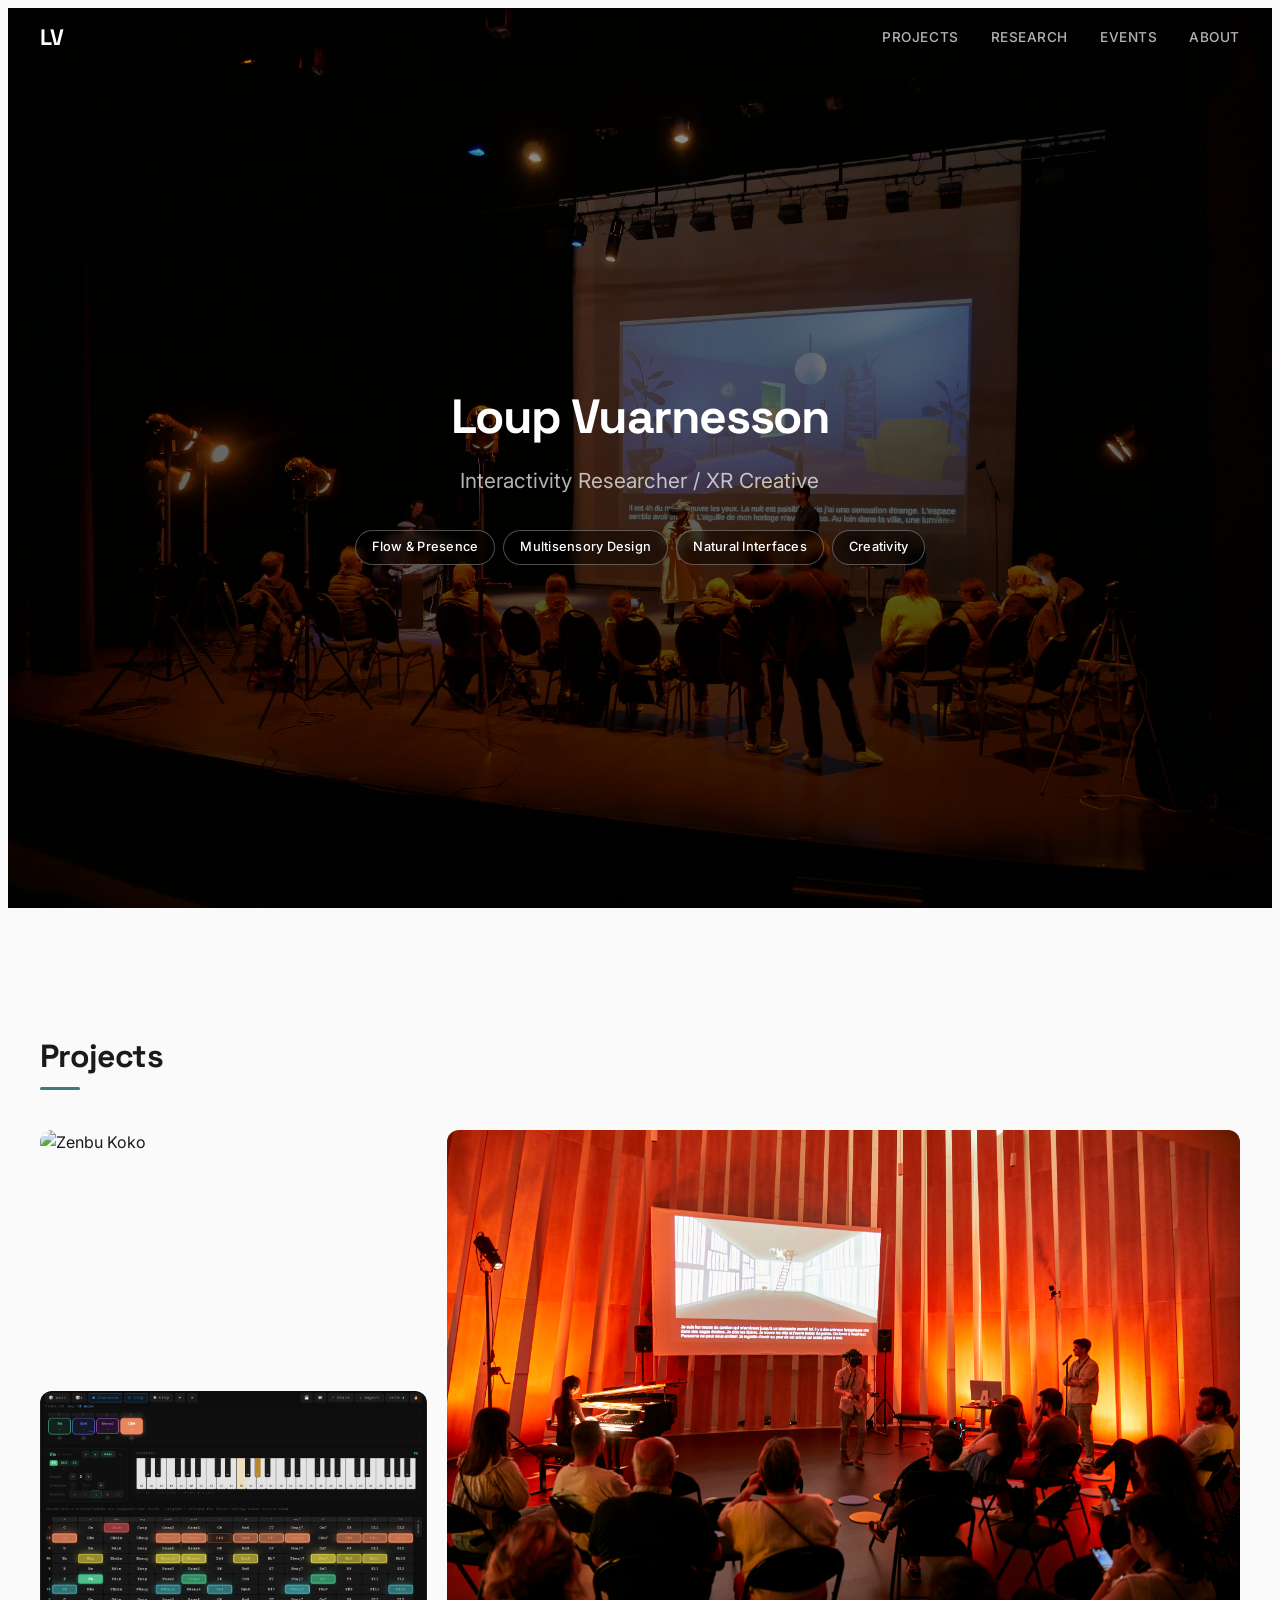
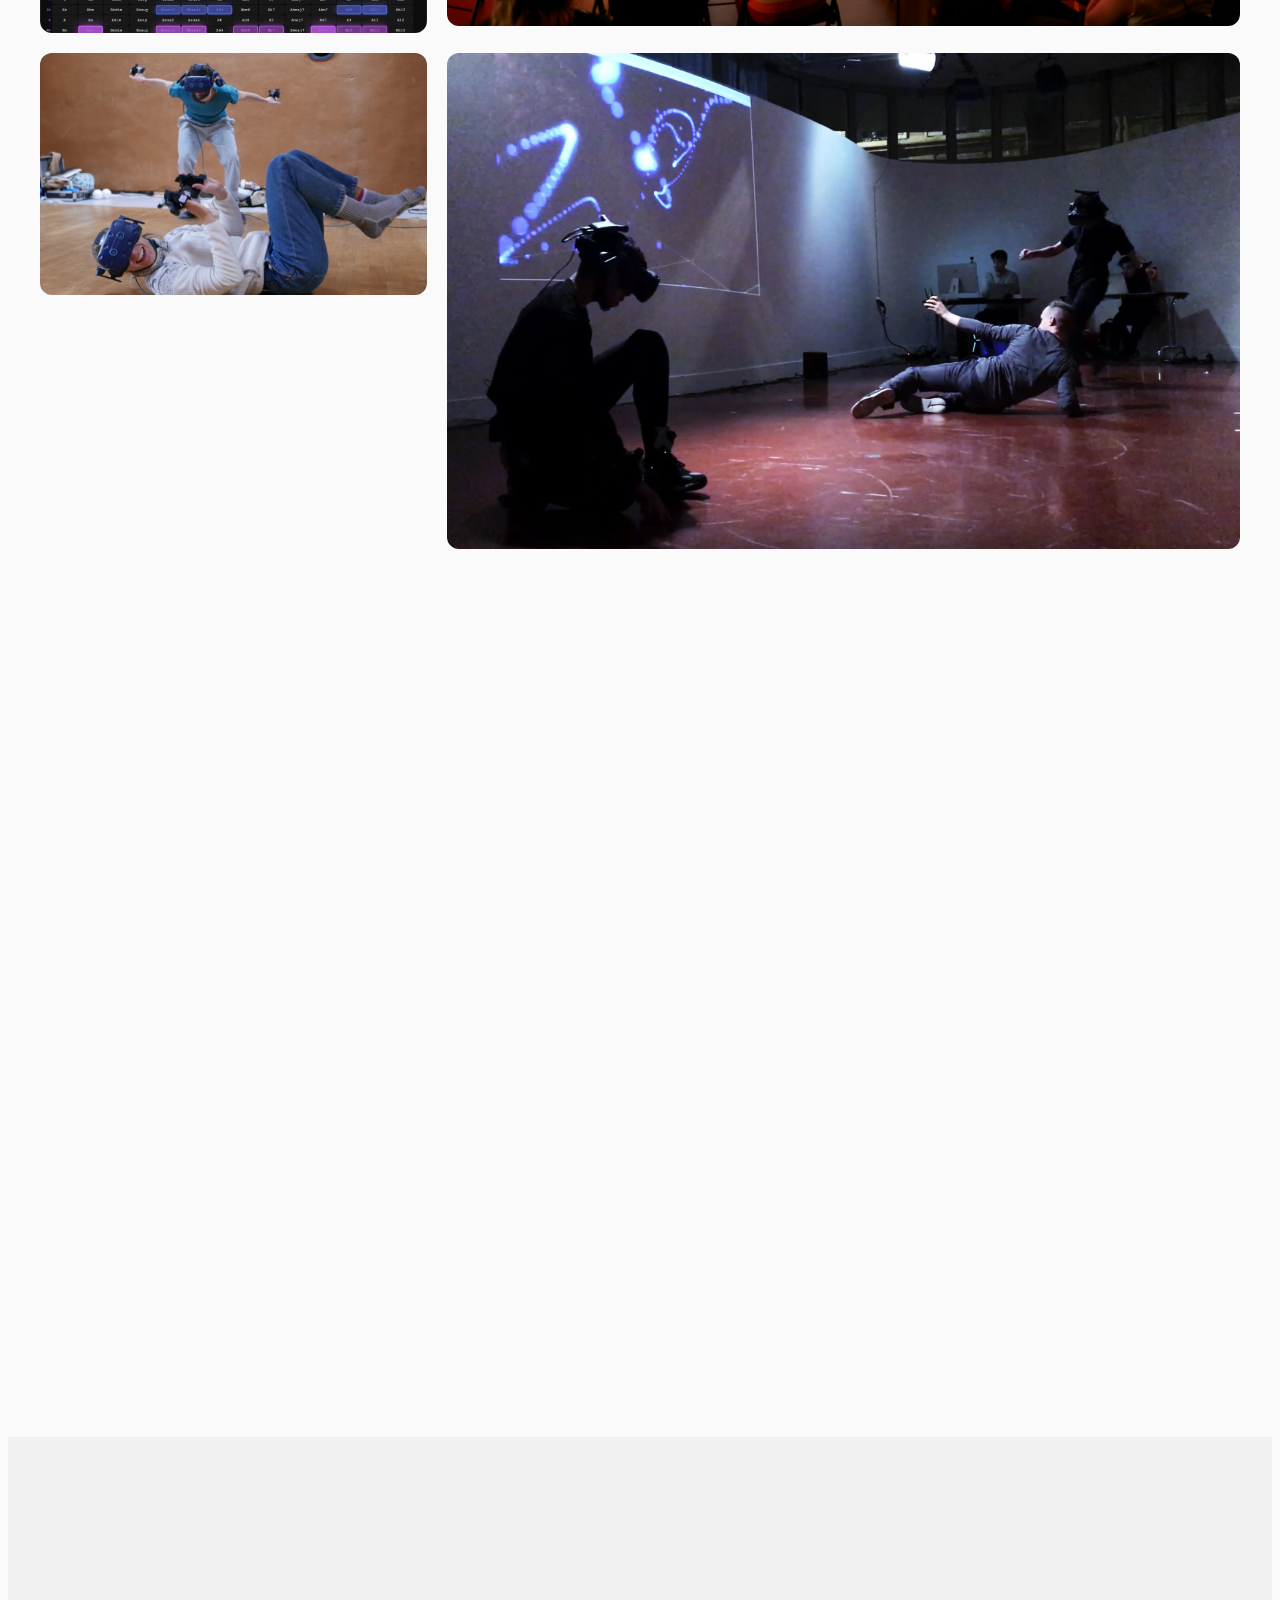
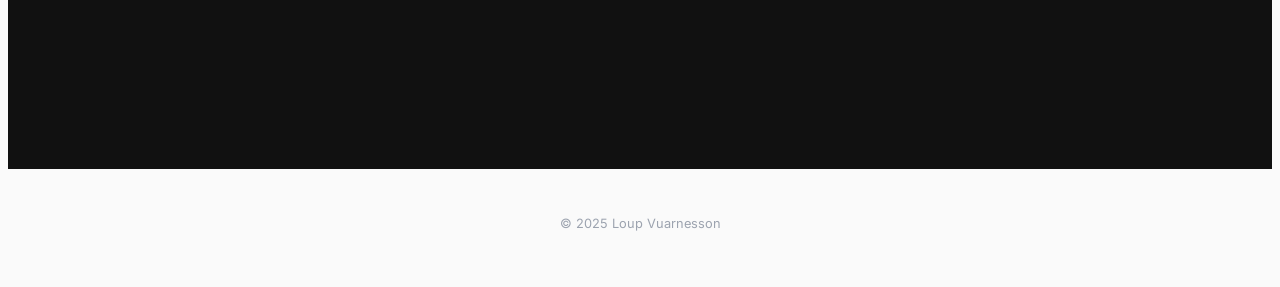
==== index.html @ d354c0c5 "Merge pull request #5 from Loupv/claude/amazing-yonath Add English biography to About section" ====
<!DOCTYPE html>
<html lang="en">
<head>
    <meta charset="utf-8" />
    <meta name="viewport" content="width=device-width, initial-scale=1" />
    <meta name="description" content="Loup Vuarnesson — Interactivity Researcher & XR Creative" />
    <title>Loup Vuarnesson — Interactivity Researcher & XR Creative</title>
    <link rel="icon" type="image/x-icon" href="assets/img/favicon.ico" />
    <script src="https://use.fontawesome.com/releases/v6.1.0/js/all.js" crossorigin="anonymous"></script>
    <link href="https://fonts.googleapis.com/css2?family=Inter:wght@400;500;600;700&family=Space+Grotesk:wght@400;500;600;700;800&display=swap" rel="stylesheet" />
    <link href="css/custom.css" rel="stylesheet" />
    <!-- Google Analytics -->
    <script async src="https://www.googletagmanager.com/gtag/js?id=G-DC36VMYJRH"></script>
    <script>
        window.dataLayer = window.dataLayer || [];
        function gtag(){dataLayer.push(arguments);}
        gtag('js', new Date());
        gtag('config', 'G-DC36VMYJRH');
    </script>
</head>
<body>

    <!-- Nav -->
    <nav id="topNav">
        <div class="nav-inner">
            <a href="#" class="nav-logo">LV</a>
            <div class="nav-links">
                <a href="#projects">Projects</a>
                <a href="#academic">Research</a>
                <a href="#events">Events</a>
                <a href="#about">About</a>
            </div>
            <button class="nav-toggle" aria-label="Menu">
                <span></span><span></span><span></span>
            </button>
        </div>
    </nav>

    <!-- Hero -->
    <section id="hero">
        <div class="hero-bg" style="background-image: url('assets/img/tisseuse-hero.jpg')"></div>
        <div class="hero-overlay"></div>
        <div class="hero-content">
            <h1>Loup Vuarnesson</h1>
            <p class="hero-subtitle">Interactivity Researcher / XR Creative</p>
            <div class="hero-tags">
                <span>Flow & Presence</span>
                <span>Multisensory Design</span>
                <span>Natural Interfaces</span>
                <span>Creativity</span>
            </div>
        </div>
        <a href="#projects" class="scroll-indicator" aria-label="Scroll down">
            <i class="fas fa-chevron-down"></i>
        </a>
    </section>

    <!-- Projects -->
    <section id="projects">
        <div class="section-container">
            <h2 class="section-title fade-in">Projects</h2>
            <div class="project-grid">
                <a href="https://www.youtube.com/watch?v=HmEGX0_Dh9U" class="project-card fade-in">
                    <img src="assets/img/zk-siggraph3.jpg" alt="Zenbu Koko" />
                    <div class="card-overlay">
                        <h3>Zenbu Koko</h3>
                        <p>A XR meditation capsule, in collaboration with Kengo Kuma &amp; Associates</p>
                        <span class="card-year">2024</span>
                    </div>
                </a>
                <a href="https://hypnoscope.fr" class="project-card featured fade-in">
                    <img src="assets/img/tisseuse-rectovrso.jpg" alt="La Tisseuse d'Histoires" />
                    <div class="card-overlay">
                        <h3>La Tisseuse d'Histoires</h3>
                        <p>A multimodal improvisation performance, mixing VR, storytelling, puppeteering</p>
                        <span class="card-year">2022</span>
                    </div>
                </a>
                <a href="https://chords-explorer.me" class="project-card fade-in">
                    <img src="assets/img/chords-explorer.png" alt="Chords Explorer" />
                    <div class="card-overlay">
                        <h3>Chords Explorer</h3>
                        <p>Interactive web app for exploring musical chords across instruments</p>
                    </div>
                </a>
                <a href="https://spatialmedia.ensadlab.fr/articulations/" class="project-card fade-in">
                    <img src="assets/img/articulations-median.jpg" alt="Articulations - Median" />
                    <div class="card-overlay">
                        <h3>Articulations - Median</h3>
                        <p>Shared Diminished Reality installation where two participants control a single avatar</p>
                    </div>
                </a>
                <a href="https://spatialmedia.ensadlab.fr/articulations/" class="project-card featured fade-in" style="grid-column: 2 / span 2;">
                    <img src="assets/img/articulations.png" alt="Articulations" />
                    <div class="card-overlay">
                        <h3>Articulations</h3>
                        <p>Multi-user research project about co-creativity in diminished reality</p>
                    </div>
                </a>
                <a href="https://twitter.com/loupvuarnesson/status/1512476494366318593?s=20&t=ELNMoHxU3wuFQBTIudIBuQ" class="project-card fade-in">
                    <img src="assets/img/shadows.jpg" alt="Shadows & Seams" />
                    <div class="card-overlay">
                        <h3>Shadows & Seams</h3>
                        <p>Artistic residency in Museum of Naive Arts @ Laval</p>
                        <span class="card-year">RectoVRso 2022</span>
                    </div>
                </a>
                <a href="https://spatialmedia.ensadlab.fr/roswell/" class="project-card featured fade-in" style="grid-column: 1 / span 2;">
                    <img src="assets/img/roswell1.png" alt="Roswell" />
                    <div class="card-overlay">
                        <h3>Roswell : Autopsie d'une controverse</h3>
                        <p>An immersive VR installation based on photogrammetric reconstruction of spaces from film archives</p>
                    </div>
                </a>
                <a href="https://vimeo.com/717443614" class="project-card fade-in">
                    <img src="assets/img/dancingshadows.png" alt="Dancing Shadows" />
                    <div class="card-overlay">
                        <h3>Dancing Shadows</h3>
                        <p>An "augmented" shadow theater where a puppeteer and an immersant dialogue using silhouettes</p>
                    </div>
                </a>
                <div class="project-card fade-in">
                    <img src="assets/img/arena.jpg" alt="Arena by EMOTIC" />
                    <div class="card-overlay" style="opacity:1;">
                        <h3>Arena by EMOTIC</h3>
                        <p>A multisensory immersive room with 180° screen, 7.1 sound, haptic and olfactory feedbacks</p>
                    </div>
                </div>
                <a href="http://spatialmedia.ensadlab.fr/projet-pep-perception-espace-partage/" class="project-card fade-in">
                    <img src="assets/img/pep.jpg" alt="PEP" />
                    <div class="card-overlay">
                        <h3>PEP : Perception Espaces Partagés</h3>
                        <p>Study on perceptive processes during shared experiences in online digital spaces</p>
                        <span class="card-year">PSL / Collège de France</span>
                    </div>
                </a>
                <a href="http://pictofilmo.com/abyss-halle-realite-virtuelle/" class="project-card fade-in">
                    <img src="assets/img/abysshalle.png" alt="Abyss'halle" />
                    <div class="card-overlay">
                        <h3>Abyss'halle</h3>
                        <p>Photorealistic 3D reconstitution with a surprising underwater atmosphere</p>
                    </div>
                </a>
                <a href="https://selenian.bandcamp.com/" class="project-card fade-in">
                    <img src="assets/img/selenian.jpg" alt="Selenian" />
                    <div class="card-overlay">
                        <h3>Selenian</h3>
                        <p>Indie-pop / dreampop band from Valenciennes — guitar</p>
                        <span class="card-year">2012–2015</span>
                    </div>
                </a>
            </div>
        </div>
    </section>

    <!-- Academic -->
    <section id="academic">
        <div class="section-container">
            <h2 class="section-title fade-in">Research</h2>
            <div class="papers-list">
                <article class="paper fade-in">
                    <span class="paper-year">2025</span>
                    <div class="paper-content">
                        <a href="https://www.sciencedirect.com/science/article/pii/S105381192500268X">Meditation in the third-person perspective modulates minimal self and heartbeat-evoked potentials</a>
                        <p class="paper-authors">Hang Yang, Bruno Herbelin, Chuong Ngo, Loup Vuarnesson, Olaf Blanke</p>
                        <span class="paper-venue">NeuroImage</span>
                    </div>
                </article>
                <article class="paper fade-in">
                    <span class="paper-year">2025</span>
                    <div class="paper-content">
                        <a href="https://imt-mines-ales.hal.science/hal-04954607/">Collaborative Creativity in Shared Diminished Reality</a>
                        <p class="paper-authors">Loup Vuarnesson, Julien Laroche, Asaf Bachrach</p>
                        <span class="paper-venue">HAL Preprint</span>
                    </div>
                </article>
                <article class="paper fade-in">
                    <span class="paper-year">2024</span>
                    <div class="paper-content">
                        <a href="https://dl.acm.org/doi/10.1145/3641233.3664341">Virtual Reality for Inward Contemplation</a>
                        <p class="paper-authors">Loup Vuarnesson, Bruno Herbelin, Olaf Blanke</p>
                        <span class="paper-venue">SIGGRAPH Talks</span>
                    </div>
                </article>
                <article class="paper fade-in">
                    <span class="paper-year">2023</span>
                    <div class="paper-content">
                        <a href="https://theses.hal.science/tel-04534570/">Geste improvisé et interfaces naturelles : vers de nouveaux fondamentaux pour le design d'expériences optimales en médiations immersives</a>
                        <p class="paper-authors">Loup Vuarnesson</p>
                        <span class="paper-venue">PhD Thesis — SACRe / PSL</span>
                    </div>
                </article>
                <article class="paper fade-in">
                    <span class="paper-year">2021</span>
                    <div class="paper-content">
                        <a href="https://www.frontiersin.org/articles/10.3389/frvir.2021.646930/full">Shared Diminished Reality: A New VR Framework for the Study of Embodied Intersubjectivity</a>
                        <p class="paper-authors">Loup Vuarnesson, Dionysios Zamplaras, Julien Laroche, Joseph Dumit, Clint Lutes, Asaf Bachrach, Francois Garnier</p>
                        <span class="paper-venue">Frontiers in VR</span>
                    </div>
                </article>
                <article class="paper fade-in">
                    <span class="paper-year">2021</span>
                    <div class="paper-content">
                        <a href="https://www.frontiersin.org/articles/10.3389/fpsyg.2021.539596/full">[Re]moving Bodies – A Shared Diminished Reality Installation for Exploring Relational Movement</a>
                        <p class="paper-authors">Julien Laroche, Loup Vuarnesson, Alexandra Endaltseva, Joseph Dumit, Asaf Bachrach</p>
                        <span class="paper-venue">Frontiers in Psychology</span>
                    </div>
                </article>
                <article class="paper fade-in">
                    <span class="paper-year">2019</span>
                    <div class="paper-content">
                        <a href="https://www.researchgate.net/publication/331775368_Empathic_Interaction_Design_Guidelines_to_Induce_Flow_States_in_Gestural_Interfaces">Empathic Interaction: Design Guidelines to Induce Flow States in Gestural Interfaces</a>
                        <p class="paper-authors">Loup Vuarnesson</p>
                        <span class="paper-venue">HUCAPP</span>
                    </div>
                </article>
                <article class="paper fade-in">
                    <span class="paper-year">2017</span>
                    <div class="paper-content">
                        <a href="https://www.researchgate.net/publication/321093605_An_immersive_paradigm_to_study_emotional_perception_in_co-presence_through_avatars">An immersive paradigm to study emotional perception in co-presence through avatars</a>
                        <p class="paper-authors">Francois Garnier, Alain Berthoz, Loup Vuarnesson</p>
                        <span class="paper-venue">Int. J. Virtual Reality</span>
                    </div>
                </article>
            </div>
        </div>
    </section>

    <!-- Events -->
    <section id="events">
        <div class="section-container">
            <h2 class="section-title fade-in">Events & Talks</h2>
            <div class="events-grid">
                <div class="event-category fade-in">
                    <h3>Artistic Events</h3>
                    <ul>
                        <li><span class="ev-year">2025</span> La Tisseuse d'Histoires — Festival Chroniques <em>Friche de la Belle de Mai, Marseille</em></li>
                        <li><span class="ev-year">2024</span> La Tisseuse d'Histoires — Festival RectoVRso <em>Le Quarante, Laval</em></li>
                        <li><span class="ev-year">2019</span> La Tisseuse d'Histoires — Sortie de Résidence <em>Centre Culturel, Drancy</em></li>
                    </ul>
                </div>
                <div class="event-category fade-in">
                    <h3>Conferences & Talks</h3>
                    <ul>
                        <li><span class="ev-year">2025</span> SIGGRAPH Asia <em>Tokyo, Japan</em></li>
                        <li><span class="ev-year">2025</span> SIGGRAPH <em>Denver, USA</em></li>
                        <li><span class="ev-year">2022</span> <a href="https://www.youtube.com/watch?v=CJegdt1dqqc">Co-présence créative en réalité virtuelle</a> <em>UTC Compiègne</em></li>
                        <li><span class="ev-year">2019</span> Virtual Creativity, Collective Reality <em>ENSAD & CNRS Pouchet, Paris</em></li>
                        <li><span class="ev-year">2019</span> Tour d'horizon sur le design adaptatif <em>IrisLab Systeme U, Carquefou</em></li>
                        <li><span class="ev-year">2019</span> Where Bodies Meet <em>Centre Culturel Suisse, Paris</em></li>
                        <li><span class="ev-year">2019</span> Les Rencontres Artec <em>Centre d'Art, Enghien les Bains</em></li>
                    </ul>
                </div>
                <div class="event-category fade-in">
                    <h3>Workshops & Performances</h3>
                    <ul>
                        <li><span class="ev-year">2021</span> Workshop Lapin Blanc <em>Larret</em></li>
                        <li><span class="ev-year">2019</span> Virtual Creativity, Collective Reality <em>ENSAD & CNRS Pouchet, Paris</em></li>
                        <li><span class="ev-year">2019</span> Moving Humans with CREATE <em>Tate Modern, London</em></li>
                        <li><span class="ev-year">2019</span> Les Rencontres Artec <em>Centre d'Art, Enghien les Bains</em></li>
                    </ul>
                </div>
                <div class="event-category fade-in">
                    <h3>Awards</h3>
                    <ul>
                        <li><span class="ev-year">2019</span> Best Poster Award @ HUCAPP'19 <em>Prague, CZ</em></li>
                    </ul>
                </div>
            </div>
        </div>
    </section>

    <!-- About -->
    <section id="about">
        <div class="section-container">
            <h2 class="section-title fade-in">About</h2>
            <div class="about-grid fade-in">
                <div class="about-photo">
                    <img src="assets/img/profile.png" alt="Loup Vuarnesson" />
                </div>
                <div class="about-text">
                    <p class="bio-lead">A researcher and designer, Loup Vuarnesson explores the links between cognitive sciences, immersive experiences and contemplative practices.</p>
                    <p>Within the Spatial Media group at EnsadLab, he defended a PhD thesis on improvised gesture and natural interfaces as foundations for designing optimal experiences in immersive media (PSL University, SACRe, 2023). His research notably explored the concept of "Shared Diminished Reality", a virtual reality paradigm for the study of embodied intersubjectivity. He then pursued his work at the LNCO laboratory at EPFL, investigating the potential of immersive technologies to support meditative experiences and altered states of consciousness.</p>
                    <p>He is co-founder of the Hypnoscope collective, whose flagship project <em>La Tisseuse d'Histoires</em> — a multimodal improvisation performance blending VR, storytelling and puppeteering — has been presented at Festival Chroniques (Marseille) and RectoVRso (Laval).</p>
                    <p>Now Design Director at All Here, he co-designed <em>Zenbu Koko</em>, a platform dedicated to learning contemplative practices, developed in collaboration with the architectural firm Kengo Kuma and Associates. There, he works on making complex meditative practices accessible through virtual reality, via interactive programs that engage the body and the representation of self.</p>
                    <div class="affiliations">
                        <div class="affiliation">
                            <strong>All Here</strong>
                            <a href="https://allhere.org/">allhere.org</a>
                        </div>
                        <div class="affiliation">
                            <strong>Hypnoscope Collective</strong>
                            <a href="https://hypnoscope.fr/">hypnoscope.fr</a>
                        </div>
                        <div class="affiliation">
                            <strong>PhD — SACRe / PSL University</strong>
                            <a href="http://sacre.psl.eu/doctorat/">sacre.psl.eu</a>
                        </div>
                    </div>
                    <div class="social-links">
                        <a href="https://www.linkedin.com/in/loupvuarnesson/" aria-label="LinkedIn"><i class="fab fa-linkedin-in"></i></a>
                        <a href="https://github.com/loupv/" aria-label="GitHub"><i class="fab fa-github"></i></a>
                        <a href="https://twitter.com/loupvuarnesson/" aria-label="Twitter"><i class="fab fa-twitter"></i></a>
                        <a href="mailto:loup.vuarnesson@pm.me" aria-label="Email"><i class="fas fa-envelope"></i></a>
                    </div>
                </div>
            </div>
        </div>
    </section>

    <!-- Footer -->
    <footer>
        <p>&copy; 2025 Loup Vuarnesson</p>
    </footer>

    <script>
        // Nav scroll effect
        const nav = document.getElementById('topNav');
        window.addEventListener('scroll', () => {
            nav.classList.toggle('scrolled', window.scrollY > 80);
        });

        // Mobile menu toggle
        document.querySelector('.nav-toggle').addEventListener('click', () => {
            document.querySelector('.nav-links').classList.toggle('open');
        });

        // Close mobile menu on link click
        document.querySelectorAll('.nav-links a').forEach(link => {
            link.addEventListener('click', () => {
                document.querySelector('.nav-links').classList.remove('open');
            });
        });

        // Scroll animations
        const observer = new IntersectionObserver((entries) => {
            entries.forEach(entry => {
                if (entry.isIntersecting) {
                    entry.target.classList.add('visible');
                }
            });
        }, { threshold: 0.1 });

        document.querySelectorAll('.fade-in').forEach(el => observer.observe(el));

        // Smooth scroll
        document.querySelectorAll('a[href^="#"]').forEach(anchor => {
            anchor.addEventListener('click', function(e) {
                e.preventDefault();
                const target = document.querySelector(this.getAttribute('href'));
                if (target) {
                    target.scrollIntoView({ behavior: 'smooth', block: 'start' });
                }
            });
        });
    </script>
</body>
</html>
---- css/custom.css ----
---
---
/* =============================================
   Portfolio Redesign — Hero + Grid
   ============================================= */

/* --- Reset & Base --- */
*, *::before, *::after { box-sizing: border-box; margin: 0; padding: 0; }

:root {
  --accent: #3d7a80;
  --accent-light: #e0f0f1;
  --bg: #fafafa;
  --bg-alt: #f0f0f0;
  --text: #1a1a1a;
  --text-muted: #6b7280;
  --text-light: #9ca3af;
  --dark: #111;
  --radius: 12px;
  --radius-sm: 8px;
}

html { scroll-behavior: smooth; }

body {
  font-family: 'Inter', -apple-system, BlinkMacSystemFont, sans-serif;
  color: var(--text);
  background: var(--bg);
  line-height: 1.6;
  -webkit-font-smoothing: antialiased;
}

a { text-decoration: none; color: inherit; }
img { display: block; max-width: 100%; }

::selection {
  background: var(--accent-light);
  color: var(--accent);
}

/* --- Nav --- */
#topNav {
  position: fixed;
  top: 0;
  left: 0;
  right: 0;
  z-index: 1000;
  padding: 1.25rem 2rem;
  transition: all 0.4s ease;
}

#topNav.scrolled {
  background: rgba(17, 17, 17, 0.95);
  backdrop-filter: blur(10px);
  padding: 0.75rem 2rem;
  box-shadow: 0 1px 20px rgba(0,0,0,0.15);
}

.nav-inner {
  max-width: 1200px;
  margin: 0 auto;
  display: flex;
  align-items: center;
  justify-content: space-between;
}

.nav-logo {
  font-family: 'Space Grotesk', sans-serif;
  font-weight: 800;
  font-size: 1.4rem;
  color: #fff;
  letter-spacing: -0.02em;
}

.nav-links {
  display: flex;
  gap: 2rem;
}

.nav-links a {
  color: rgba(255,255,255,0.7);
  font-size: 0.85rem;
  font-weight: 500;
  letter-spacing: 0.04em;
  text-transform: uppercase;
  transition: color 0.2s;
}

.nav-links a:hover {
  color: #fff;
}

.nav-toggle {
  display: none;
  flex-direction: column;
  gap: 5px;
  background: none;
  border: none;
  cursor: pointer;
  padding: 4px;
}

.nav-toggle span {
  display: block;
  width: 24px;
  height: 2px;
  background: #fff;
  border-radius: 1px;
  transition: transform 0.3s;
}

/* --- Hero --- */
#hero {
  position: relative;
  height: 100vh;
  min-height: 600px;
  display: flex;
  align-items: center;
  justify-content: center;
  overflow: hidden;
}

.hero-bg {
  position: absolute;
  inset: 0;
  background-size: cover;
  background-position: center;
  transform: scale(1.05);
  transition: transform 8s ease;
}

#hero:hover .hero-bg {
  transform: scale(1);
}

.hero-overlay {
  position: absolute;
  inset: 0;
  background: linear-gradient(
    180deg,
    rgba(0,0,0,0.4) 0%,
    rgba(0,0,0,0.6) 50%,
    rgba(0,0,0,0.8) 100%
  );
}

.hero-content {
  position: relative;
  z-index: 1;
  text-align: center;
  color: #fff;
  padding: 0 2rem;
}

.hero-content h1 {
  font-family: 'Space Grotesk', sans-serif;
  font-size: clamp(1.8rem, 4vw, 3rem);
  font-weight: 700;
  letter-spacing: -0.03em;
  margin-bottom: 0.5rem;
  line-height: 1.1;
}

.hero-subtitle {
  font-size: clamp(1rem, 2.5vw, 1.3rem);
  font-weight: 400;
  color: rgba(255,255,255,0.7);
  margin-bottom: 2rem;
}

.hero-tags {
  display: flex;
  flex-wrap: wrap;
  justify-content: center;
  gap: 0.5rem;
}

.hero-tags span {
  padding: 0.4rem 1rem;
  border: 1px solid rgba(255,255,255,0.3);
  border-radius: 100px;
  font-size: 0.8rem;
  color: #fff;
  font-weight: 500;
  letter-spacing: 0.02em;
  background: rgba(0,0,0,0.4);
  backdrop-filter: blur(4px);
}

.scroll-indicator {
  position: absolute;
  bottom: 2.5rem;
  left: 50%;
  transform: translateX(-50%);
  color: rgba(255,255,255,0.5);
  font-size: 1.2rem;
  animation: bounce 2s infinite;
  z-index: 1;
}

@keyframes bounce {
  0%, 100% { transform: translateX(-50%) translateY(0); }
  50% { transform: translateX(-50%) translateY(8px); }
}

/* --- Sections --- */
section:not(#hero) {
  padding: 6rem 2rem;
}

#academic {
  background: var(--bg-alt);
}

.section-container {
  max-width: 1200px;
  margin: 0 auto;
}

.section-title {
  font-family: 'Space Grotesk', sans-serif;
  font-size: 2rem;
  font-weight: 700;
  letter-spacing: -0.02em;
  margin-bottom: 3rem;
  position: relative;
  display: inline-block;
}

.section-title::after {
  content: '';
  position: absolute;
  bottom: -8px;
  left: 0;
  width: 40px;
  height: 3px;
  background: var(--accent);
  border-radius: 2px;
}

/* --- Project Grid --- */
.project-grid {
  display: grid;
  grid-template-columns: repeat(3, 1fr);
  grid-auto-flow: dense;
  gap: 1.25rem;
}

.project-card {
  position: relative;
  border-radius: var(--radius);
  overflow: hidden;
  aspect-ratio: 16/10;
  cursor: pointer;
}

.project-card.featured {
  grid-column: span 2;
  grid-row: span 2;
}

.project-card img {
  width: 100%;
  height: 100%;
  object-fit: cover;
  transition: transform 0.6s ease;
}

.project-card:hover img {
  transform: scale(1.06);
}

.card-overlay {
  position: absolute;
  inset: 0;
  background: linear-gradient(0deg, rgba(0,0,0,0.85) 0%, rgba(0,0,0,0.1) 60%, transparent 100%);
  display: flex;
  flex-direction: column;
  justify-content: flex-end;
  padding: 1.5rem;
  opacity: 0;
  transition: opacity 0.4s ease;
}

.project-card:hover .card-overlay {
  opacity: 1;
}

.card-overlay h3 {
  font-family: 'Space Grotesk', sans-serif;
  font-size: 1.2rem;
  font-weight: 700;
  color: #fff;
  margin-bottom: 0.35rem;
  line-height: 1.3;
}

.card-overlay p {
  font-size: 0.85rem;
  color: rgba(255,255,255,0.75);
  line-height: 1.4;
  margin-bottom: 0.25rem;
}

.card-year {
  font-size: 0.75rem;
  color: rgba(255,255,255,0.5);
  font-weight: 500;
}

/* --- Papers --- */
.papers-list {
  display: flex;
  flex-direction: column;
  gap: 0;
}

.paper {
  display: flex;
  gap: 1.5rem;
  padding: 1.5rem 0;
  border-bottom: 1px solid rgba(0,0,0,0.06);
  transition: transform 0.2s ease;
}

.paper:first-child {
  padding-top: 0;
}

.paper:hover {
  transform: translateX(4px);
}

.paper-year {
  font-family: 'Space Grotesk', sans-serif;
  font-size: 0.85rem;
  font-weight: 700;
  color: var(--accent);
  min-width: 3.5rem;
  padding-top: 0.15rem;
}

.paper-content a {
  font-weight: 600;
  font-size: 0.95rem;
  color: var(--text);
  line-height: 1.5;
  transition: color 0.2s;
  display: block;
}

.paper-content a:hover {
  color: var(--accent);
}

.paper-authors {
  font-size: 0.82rem;
  color: var(--text-muted);
  margin-top: 0.3rem;
}

.paper-venue {
  display: inline-block;
  font-size: 0.72rem;
  font-weight: 600;
  text-transform: uppercase;
  letter-spacing: 0.06em;
  color: var(--accent);
  background: var(--accent-light);
  padding: 0.15rem 0.5rem;
  border-radius: 4px;
  margin-top: 0.4rem;
}

/* --- Events --- */
.events-grid {
  display: grid;
  grid-template-columns: repeat(2, 1fr);
  gap: 3rem;
}

.event-category h3 {
  font-family: 'Space Grotesk', sans-serif;
  font-size: 1.1rem;
  font-weight: 700;
  margin-bottom: 1rem;
  color: var(--text);
}

.event-category ul {
  list-style: none;
  display: flex;
  flex-direction: column;
  gap: 0.6rem;
}

.event-category li {
  font-size: 0.88rem;
  color: var(--text-muted);
  line-height: 1.5;
  padding-left: 1rem;
  position: relative;
}

.event-category li::before {
  content: '';
  position: absolute;
  left: 0;
  top: 0.55rem;
  width: 5px;
  height: 5px;
  background: var(--accent);
  border-radius: 50%;
}

.ev-year {
  font-family: 'Space Grotesk', sans-serif;
  font-weight: 700;
  font-size: 0.82rem;
  color: var(--text);
  margin-right: 0.4rem;
}

.event-category li em {
  display: block;
  font-style: normal;
  font-size: 0.78rem;
  color: var(--text-light);
  margin-top: 0.1rem;
}

.event-category li a {
  color: var(--accent);
  transition: opacity 0.2s;
}

.event-category li a:hover {
  opacity: 0.7;
}

/* --- About --- */
#about {
  background: var(--dark);
  color: #fff;
}

.about-grid {
  display: grid;
  grid-template-columns: auto 1fr;
  gap: 4rem;
  align-items: start;
}

.about-photo img {
  width: 180px;
  height: 180px;
  border-radius: 50%;
  object-fit: cover;
  border: 3px solid rgba(255,255,255,0.1);
}

.about-text p {
  font-size: 1.05rem;
  line-height: 1.75;
  color: rgba(255,255,255,0.78);
  margin-bottom: 1.4rem;
}

.about-text p.bio-lead {
  font-size: 1.3rem;
  line-height: 1.55;
  color: #fff;
  font-weight: 500;
  margin-bottom: 2rem;
}

.about-text em {
  font-style: italic;
  color: rgba(255,255,255,0.95);
}

.affiliations {
  display: grid;
  grid-template-columns: repeat(2, 1fr);
  gap: 1.25rem;
  margin-bottom: 2rem;
}

.affiliation {
  display: flex;
  flex-direction: column;
  gap: 0.15rem;
}

.affiliation strong {
  font-size: 0.9rem;
  font-weight: 600;
  color: #fff;
}

.affiliation a {
  font-size: 0.82rem;
  color: var(--accent);
  transition: opacity 0.2s;
}

.affiliation a:hover {
  opacity: 0.7;
}

.social-links {
  display: flex;
  gap: 1rem;
  margin-top: 1rem;
}

.social-links a {
  display: flex;
  align-items: center;
  justify-content: center;
  width: 2.75rem;
  height: 2.75rem;
  border-radius: 50%;
  border: 1px solid rgba(255,255,255,0.15);
  color: rgba(255,255,255,0.6);
  font-size: 1rem;
  transition: all 0.3s ease;
}

.social-links a:hover {
  background: var(--accent);
  border-color: var(--accent);
  color: #fff;
  transform: translateY(-2px);
}

/* --- Footer --- */
footer {
  text-align: center;
  padding: 2rem;
  font-size: 0.8rem;
  color: var(--text-light);
  background: var(--bg);
}

/* --- Scroll Animations --- */
.fade-in {
  opacity: 0;
  transform: translateY(30px);
  transition: opacity 0.7s ease, transform 0.7s ease;
}

.fade-in.visible {
  opacity: 1;
  transform: translateY(0);
}

/* Stagger grid items */
.project-card.fade-in:nth-child(1) { transition-delay: 0s; }
.project-card.fade-in:nth-child(2) { transition-delay: 0.1s; }
.project-card.fade-in:nth-child(3) { transition-delay: 0.15s; }
.project-card.fade-in:nth-child(4) { transition-delay: 0.2s; }
.project-card.fade-in:nth-child(5) { transition-delay: 0.25s; }
.project-card.fade-in:nth-child(6) { transition-delay: 0.3s; }
.project-card.fade-in:nth-child(7) { transition-delay: 0.35s; }
.project-card.fade-in:nth-child(8) { transition-delay: 0.4s; }

.paper.fade-in:nth-child(1) { transition-delay: 0s; }
.paper.fade-in:nth-child(2) { transition-delay: 0.06s; }
.paper.fade-in:nth-child(3) { transition-delay: 0.12s; }
.paper.fade-in:nth-child(4) { transition-delay: 0.18s; }
.paper.fade-in:nth-child(5) { transition-delay: 0.24s; }
.paper.fade-in:nth-child(6) { transition-delay: 0.3s; }
.paper.fade-in:nth-child(7) { transition-delay: 0.36s; }
.paper.fade-in:nth-child(8) { transition-delay: 0.42s; }

/* --- Scrollbar --- */
::-webkit-scrollbar { width: 6px; }
::-webkit-scrollbar-track { background: var(--bg); }
::-webkit-scrollbar-thumb { background: #ccc; border-radius: 3px; }
::-webkit-scrollbar-thumb:hover { background: #999; }

/* --- Responsive --- */
@media (max-width: 1024px) {
  .project-grid {
    grid-template-columns: repeat(2, 1fr);
  }
  .project-card.featured {
    grid-column: span 2;
  }
}

@media (max-width: 768px) {
  .nav-links {
    display: none;
    position: absolute;
    top: 100%;
    left: 0;
    right: 0;
    background: rgba(17,17,17,0.98);
    flex-direction: column;
    padding: 1.5rem 2rem;
    gap: 1rem;
  }
  .nav-links.open {
    display: flex;
  }
  .nav-toggle {
    display: flex;
  }

  .project-grid {
    grid-template-columns: 1fr;
  }
  .project-card.featured,
  .project-card[style*="grid-column"] {
    grid-column: span 1 !important;
  }

  .events-grid {
    grid-template-columns: 1fr;
    gap: 2rem;
  }

  .about-grid {
    grid-template-columns: 1fr;
    gap: 2rem;
    text-align: center;
  }
  .about-photo {
    display: flex;
    justify-content: center;
  }
  .affiliations {
    grid-template-columns: 1fr;
  }
  .social-links {
    justify-content: center;
  }

  .paper {
    flex-direction: column;
    gap: 0.25rem;
  }

  section:not(#hero) {
    padding: 4rem 1.25rem;
  }
}
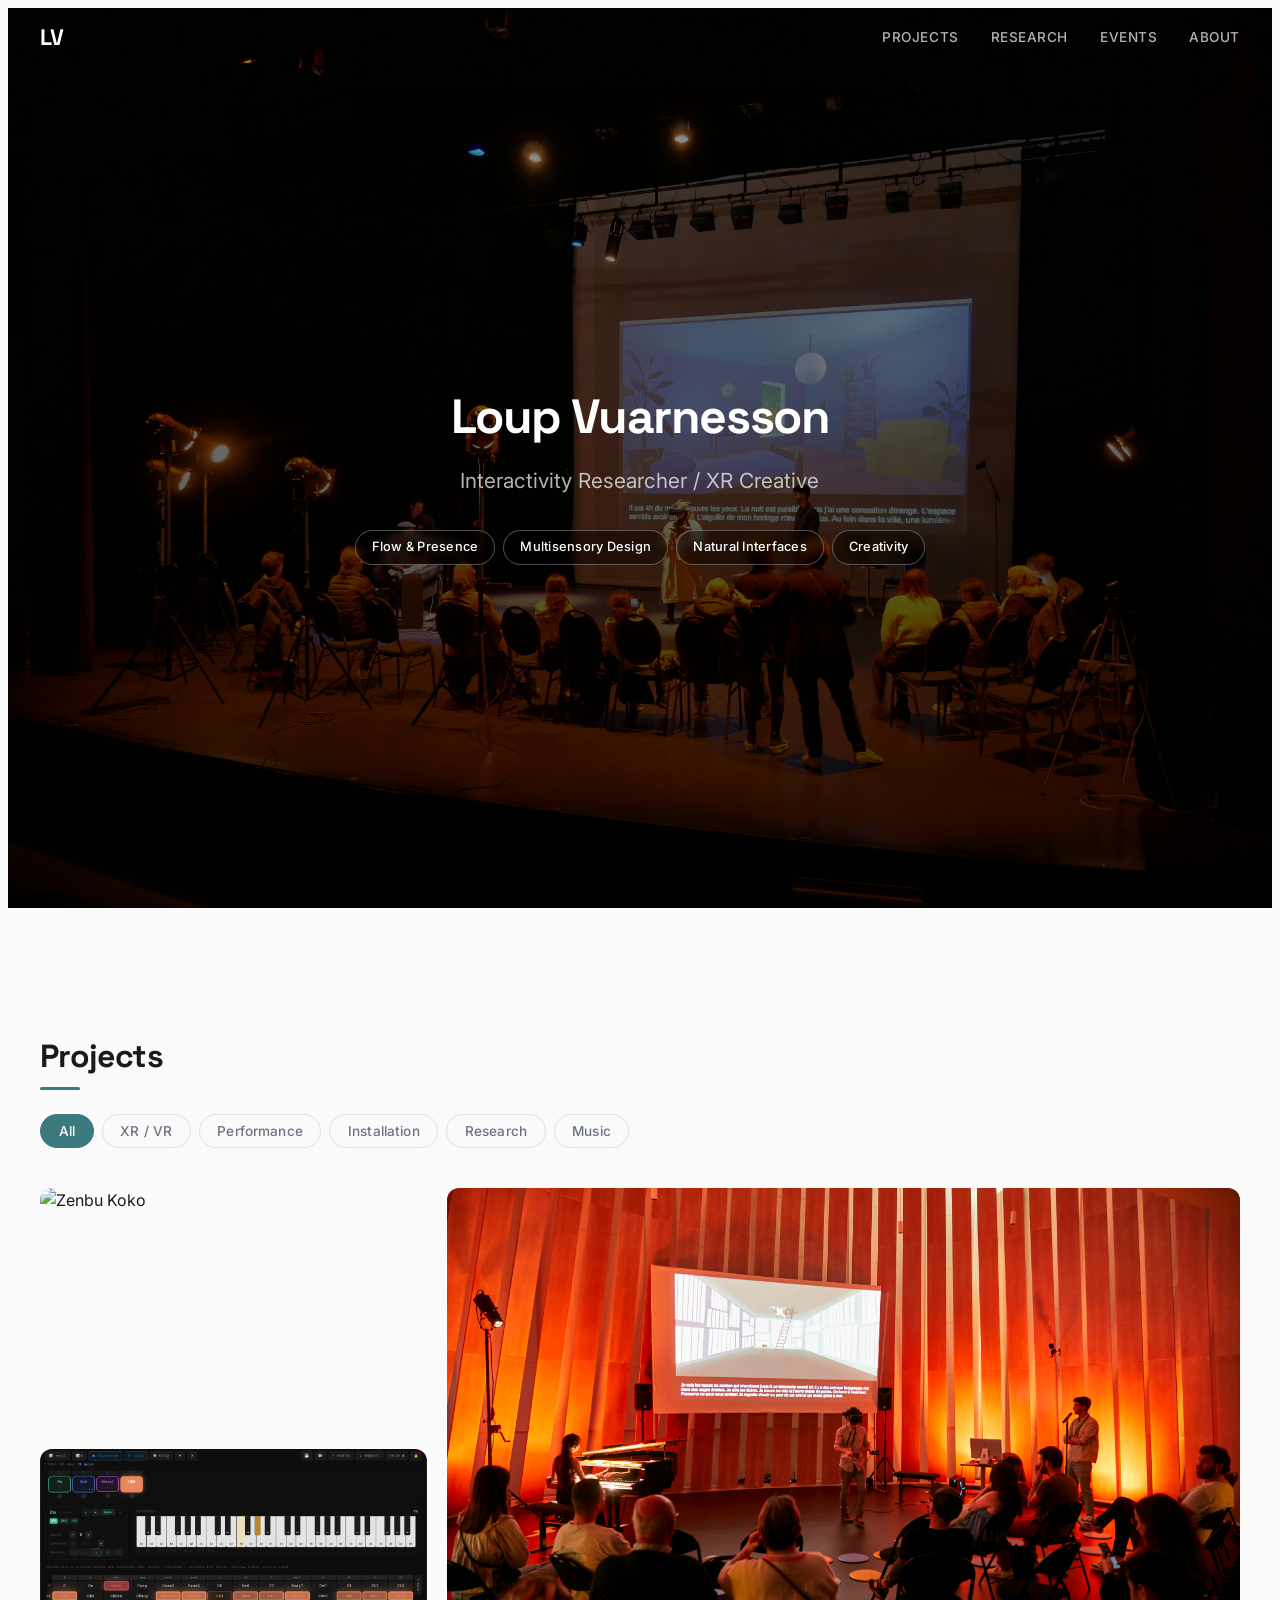
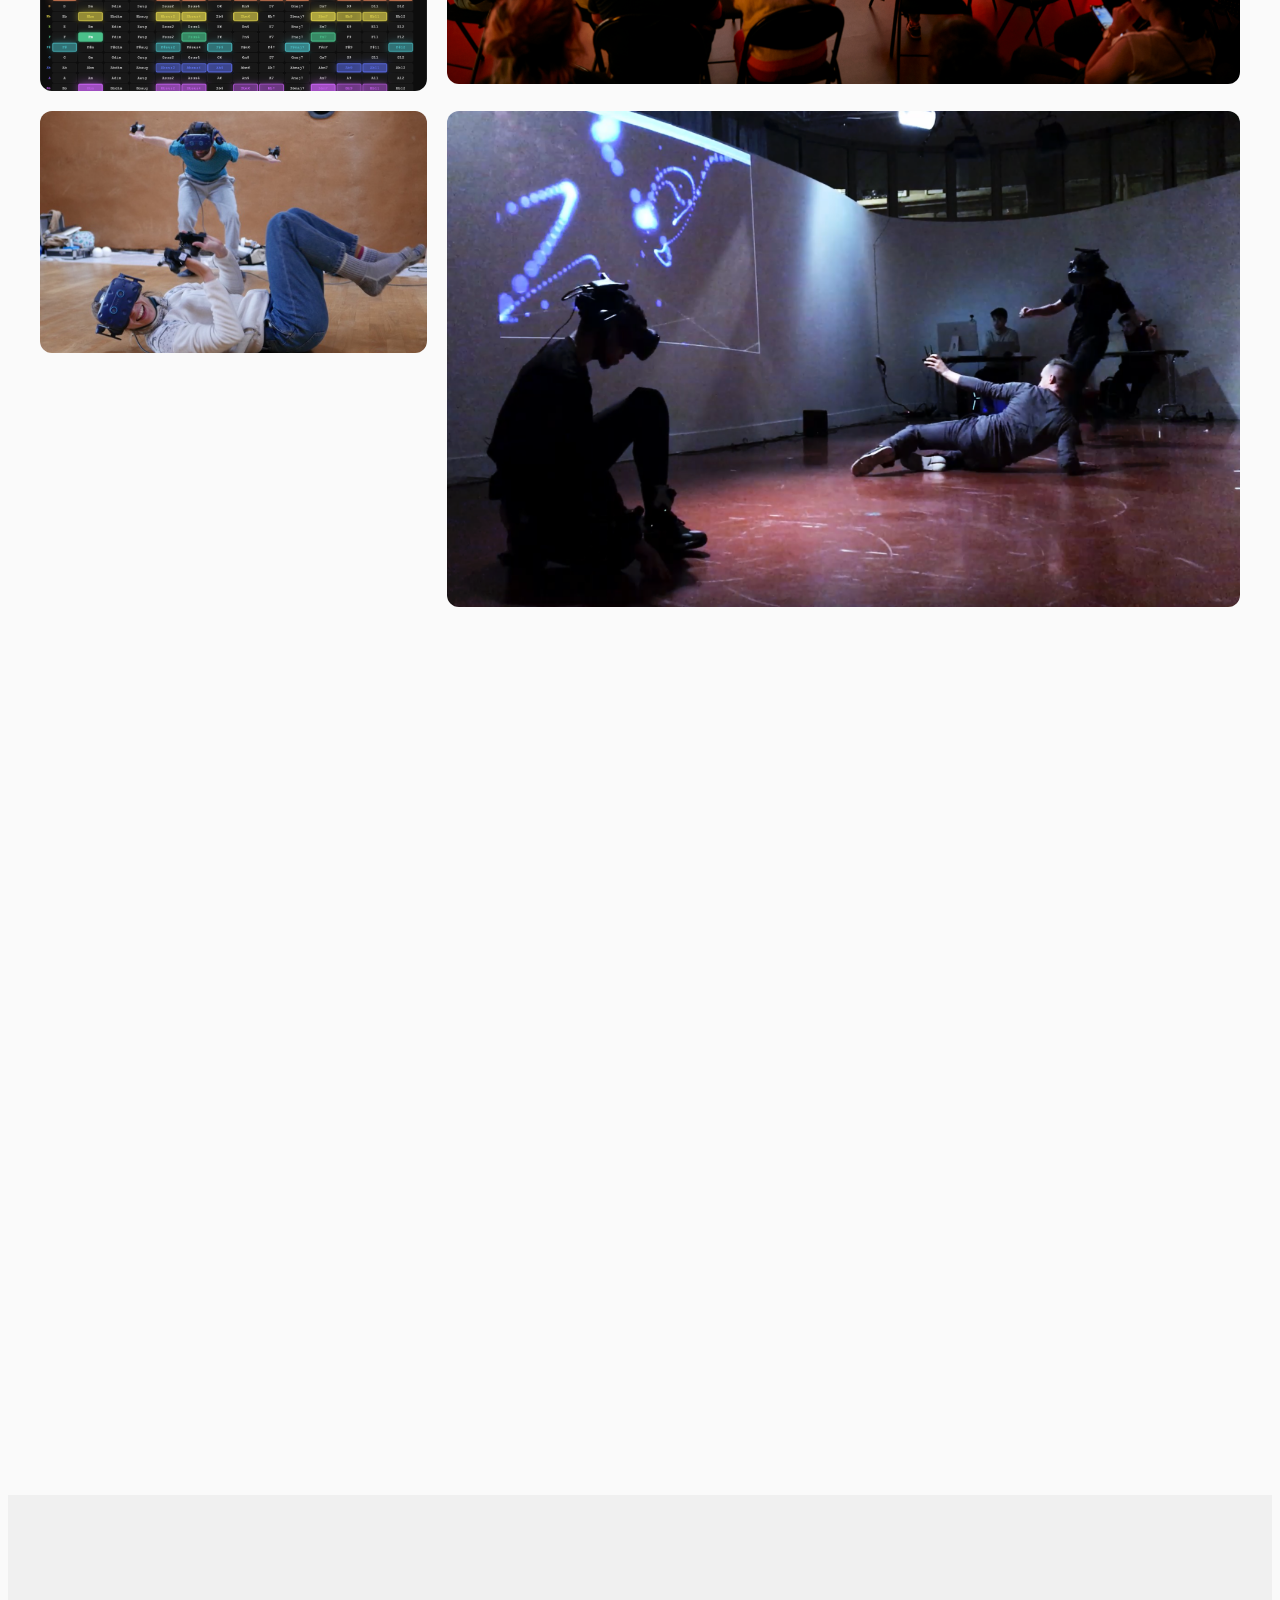
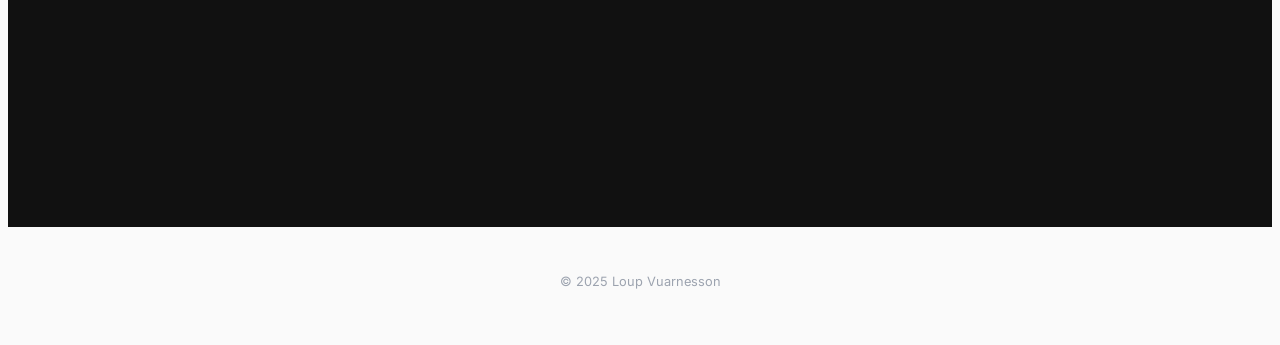
==== commit 1dadbe45: "Add project filter bar and detail modal - Filter pills above the grid (All / XR · VR / Performance /" ====
--- a/index.html
+++ b/index.html
@@ -59,97 +59,122 @@
     <section id="projects">
         <div class="section-container">
             <h2 class="section-title fade-in">Projects</h2>
+            <div class="filter-bar fade-in" role="tablist" aria-label="Filter projects by category">
+                <button class="filter-pill active" data-filter="all">All</button>
+                <button class="filter-pill" data-filter="xr">XR / VR</button>
+                <button class="filter-pill" data-filter="performance">Performance</button>
+                <button class="filter-pill" data-filter="installation">Installation</button>
+                <button class="filter-pill" data-filter="research">Research</button>
+                <button class="filter-pill" data-filter="music">Music</button>
+            </div>
             <div class="project-grid">
-                <a href="https://www.youtube.com/watch?v=HmEGX0_Dh9U" class="project-card fade-in">
+                <article class="project-card fade-in" data-project="zenbu-koko" data-tags="xr installation" tabindex="0" role="button" aria-label="Open details for Zenbu Koko">
                     <img src="assets/img/zk-siggraph3.jpg" alt="Zenbu Koko" />
+                    <a href="https://www.youtube.com/watch?v=HmEGX0_Dh9U" class="external-link" target="_blank" rel="noopener" aria-label="Open external project page" onclick="event.stopPropagation()"><i class="fas fa-arrow-up-right-from-square"></i></a>
                     <div class="card-overlay">
                         <h3>Zenbu Koko</h3>
                         <p>A XR meditation capsule, in collaboration with Kengo Kuma &amp; Associates</p>
                         <span class="card-year">2024</span>
                     </div>
-                </a>
-                <a href="https://hypnoscope.fr" class="project-card featured fade-in">
+                </article>
+                <article class="project-card featured fade-in" data-project="tisseuse" data-tags="xr performance" tabindex="0" role="button" aria-label="Open details for La Tisseuse d'Histoires">
                     <img src="assets/img/tisseuse-rectovrso.jpg" alt="La Tisseuse d'Histoires" />
+                    <a href="https://hypnoscope.fr" class="external-link" target="_blank" rel="noopener" aria-label="Open external project page" onclick="event.stopPropagation()"><i class="fas fa-arrow-up-right-from-square"></i></a>
                     <div class="card-overlay">
                         <h3>La Tisseuse d'Histoires</h3>
                         <p>A multimodal improvisation performance, mixing VR, storytelling, puppeteering</p>
+                        <span class="card-year">2022–2025</span>
+                    </div>
+                </article>
+                <article class="project-card fade-in" data-project="chords" data-tags="music" tabindex="0" role="button" aria-label="Open details for Chords Explorer">
+                    <img src="assets/img/chords-explorer.png" alt="Chords Explorer" />
+                    <a href="https://chords-explorer.me" class="external-link" target="_blank" rel="noopener" aria-label="Open external project page" onclick="event.stopPropagation()"><i class="fas fa-arrow-up-right-from-square"></i></a>
+                    <div class="card-overlay">
+                        <h3>Chords Explorer</h3>
+                        <p>A cross-platform musical sketchpad for chord progressions</p>
+                    </div>
+                </article>
+                <article class="project-card fade-in" data-project="articulations-median" data-tags="xr performance installation" tabindex="0" role="button" aria-label="Open details for Articulations Median">
+                    <img src="assets/img/articulations-median.jpg" alt="Articulations - Median" />
+                    <a href="https://spatialmedia.ensadlab.fr/articulations/" class="external-link" target="_blank" rel="noopener" aria-label="Open external project page" onclick="event.stopPropagation()"><i class="fas fa-arrow-up-right-from-square"></i></a>
+                    <div class="card-overlay">
+                        <h3>Articulations — Median</h3>
+                        <p>A live VR dance performance built on the Shared Diminished Reality framework</p>
+                        <span class="card-year">2019</span>
+                    </div>
+                </article>
+                <article class="project-card featured fade-in" data-project="articulations" data-tags="xr research" tabindex="0" role="button" aria-label="Open details for Articulations" style="grid-column: 2 / span 2;">
+                    <img src="assets/img/articulations.png" alt="Articulations" />
+                    <a href="https://spatialmedia.ensadlab.fr/articulations/" class="external-link" target="_blank" rel="noopener" aria-label="Open external project page" onclick="event.stopPropagation()"><i class="fas fa-arrow-up-right-from-square"></i></a>
+                    <div class="card-overlay">
+                        <h3>Articulations</h3>
+                        <p>Interdisciplinary VR research on collective creativity in Shared Diminished Reality</p>
+                        <span class="card-year">2019–2021</span>
+                    </div>
+                </article>
+                <article class="project-card fade-in" data-project="shadows" data-tags="xr installation" tabindex="0" role="button" aria-label="Open details for Shadows and Seams">
+                    <img src="assets/img/shadows.jpg" alt="Shadows & Seams" />
+                    <a href="https://twitter.com/loupvuarnesson/status/1512476494366318593" class="external-link" target="_blank" rel="noopener" aria-label="Open external project page" onclick="event.stopPropagation()"><i class="fas fa-arrow-up-right-from-square"></i></a>
+                    <div class="card-overlay">
+                        <h3>Shadows & Seams</h3>
+                        <p>Artistic residency at the Museum of Naive Arts in Laval</p>
+                        <span class="card-year">RectoVRso 2022</span>
+                    </div>
+                </article>
+                <article class="project-card featured fade-in" data-project="roswell" data-tags="xr installation research" tabindex="0" role="button" aria-label="Open details for Roswell" style="grid-column: 1 / span 2;">
+                    <img src="assets/img/roswell1.png" alt="Roswell" />
+                    <a href="https://spatialmedia.ensadlab.fr/roswell/" class="external-link" target="_blank" rel="noopener" aria-label="Open external project page" onclick="event.stopPropagation()"><i class="fas fa-arrow-up-right-from-square"></i></a>
+                    <div class="card-overlay">
+                        <h3>Roswell : Autopsie d'une controverse</h3>
+                        <p>VR installation reconstructing the Roswell controversy from photogrammetric film archives</p>
+                        <span class="card-year">2018</span>
+                    </div>
+                </article>
+                <article class="project-card fade-in" data-project="dancing-shadows" data-tags="xr performance" tabindex="0" role="button" aria-label="Open details for Dancing Shadows">
+                    <img src="assets/img/dancingshadows.png" alt="Dancing Shadows" />
+                    <a href="https://vimeo.com/717443614" class="external-link" target="_blank" rel="noopener" aria-label="Open external project page" onclick="event.stopPropagation()"><i class="fas fa-arrow-up-right-from-square"></i></a>
+                    <div class="card-overlay">
+                        <h3>Dancing Shadows</h3>
+                        <p>Augmented shadow theater dialogue between a puppeteer and an immersant</p>
                         <span class="card-year">2022</span>
                     </div>
-                </a>
-                <a href="https://chords-explorer.me" class="project-card fade-in">
-                    <img src="assets/img/chords-explorer.png" alt="Chords Explorer" />
-                    <div class="card-overlay">
-                        <h3>Chords Explorer</h3>
-                        <p>Interactive web app for exploring musical chords across instruments</p>
-                    </div>
-                </a>
-                <a href="https://spatialmedia.ensadlab.fr/articulations/" class="project-card fade-in">
-                    <img src="assets/img/articulations-median.jpg" alt="Articulations - Median" />
-                    <div class="card-overlay">
-                        <h3>Articulations - Median</h3>
-                        <p>Shared Diminished Reality installation where two participants control a single avatar</p>
-                    </div>
-                </a>
-                <a href="https://spatialmedia.ensadlab.fr/articulations/" class="project-card featured fade-in" style="grid-column: 2 / span 2;">
-                    <img src="assets/img/articulations.png" alt="Articulations" />
-                    <div class="card-overlay">
-                        <h3>Articulations</h3>
-                        <p>Multi-user research project about co-creativity in diminished reality</p>
-                    </div>
-                </a>
-                <a href="https://twitter.com/loupvuarnesson/status/1512476494366318593?s=20&t=ELNMoHxU3wuFQBTIudIBuQ" class="project-card fade-in">
-                    <img src="assets/img/shadows.jpg" alt="Shadows & Seams" />
-                    <div class="card-overlay">
-                        <h3>Shadows & Seams</h3>
-                        <p>Artistic residency in Museum of Naive Arts @ Laval</p>
-                        <span class="card-year">RectoVRso 2022</span>
-                    </div>
-                </a>
-                <a href="https://spatialmedia.ensadlab.fr/roswell/" class="project-card featured fade-in" style="grid-column: 1 / span 2;">
-                    <img src="assets/img/roswell1.png" alt="Roswell" />
-                    <div class="card-overlay">
-                        <h3>Roswell : Autopsie d'une controverse</h3>
-                        <p>An immersive VR installation based on photogrammetric reconstruction of spaces from film archives</p>
-                    </div>
-                </a>
-                <a href="https://vimeo.com/717443614" class="project-card fade-in">
-                    <img src="assets/img/dancingshadows.png" alt="Dancing Shadows" />
-                    <div class="card-overlay">
-                        <h3>Dancing Shadows</h3>
-                        <p>An "augmented" shadow theater where a puppeteer and an immersant dialogue using silhouettes</p>
-                    </div>
-                </a>
-                <div class="project-card fade-in">
+                </article>
+                <article class="project-card fade-in" data-project="arena" data-tags="installation" tabindex="0" role="button" aria-label="Open details for Arena by EMOTIC">
                     <img src="assets/img/arena.jpg" alt="Arena by EMOTIC" />
-                    <div class="card-overlay" style="opacity:1;">
+                    <div class="card-overlay">
                         <h3>Arena by EMOTIC</h3>
                         <p>A multisensory immersive room with 180° screen, 7.1 sound, haptic and olfactory feedbacks</p>
                     </div>
-                </div>
-                <a href="http://spatialmedia.ensadlab.fr/projet-pep-perception-espace-partage/" class="project-card fade-in">
+                </article>
+                <article class="project-card fade-in" data-project="pep" data-tags="xr research" tabindex="0" role="button" aria-label="Open details for PEP">
                     <img src="assets/img/pep.jpg" alt="PEP" />
+                    <a href="http://spatialmedia.ensadlab.fr/projet-pep-perception-espace-partage/" class="external-link" target="_blank" rel="noopener" aria-label="Open external project page" onclick="event.stopPropagation()"><i class="fas fa-arrow-up-right-from-square"></i></a>
                     <div class="card-overlay">
                         <h3>PEP : Perception Espaces Partagés</h3>
                         <p>Study on perceptive processes during shared experiences in online digital spaces</p>
                         <span class="card-year">PSL / Collège de France</span>
                     </div>
-                </a>
-                <a href="http://pictofilmo.com/abyss-halle-realite-virtuelle/" class="project-card fade-in">
+                </article>
+                <article class="project-card fade-in" data-project="abysshalle" data-tags="xr installation" tabindex="0" role="button" aria-label="Open details for Abyss'halle">
                     <img src="assets/img/abysshalle.png" alt="Abyss'halle" />
+                    <a href="http://pictofilmo.com/abyss-halle-realite-virtuelle/" class="external-link" target="_blank" rel="noopener" aria-label="Open external project page" onclick="event.stopPropagation()"><i class="fas fa-arrow-up-right-from-square"></i></a>
                     <div class="card-overlay">
                         <h3>Abyss'halle</h3>
-                        <p>Photorealistic 3D reconstitution with a surprising underwater atmosphere</p>
-                    </div>
-                </a>
-                <a href="https://selenian.bandcamp.com/" class="project-card fade-in">
+                        <p>VR demo recreating Picto Filmo's office under a surprising underwater atmosphere</p>
+                        <span class="card-year">2016–2017</span>
+                    </div>
+                </article>
+                <article class="project-card fade-in" data-project="selenian" data-tags="music" tabindex="0" role="button" aria-label="Open details for Selenian">
                     <img src="assets/img/selenian.jpg" alt="Selenian" />
+                    <a href="https://selenian.bandcamp.com/" class="external-link" target="_blank" rel="noopener" aria-label="Open external project page" onclick="event.stopPropagation()"><i class="fas fa-arrow-up-right-from-square"></i></a>
                     <div class="card-overlay">
                         <h3>Selenian</h3>
                         <p>Indie-pop / dreampop band from Valenciennes — guitar</p>
                         <span class="card-year">2012–2015</span>
                     </div>
-                </a>
-            </div>
+                </article>
+            </div>
+            <p class="grid-empty" hidden>No projects in this category.</p>
         </div>
     </section>
 
@@ -308,6 +333,32 @@
         </div>
     </section>
 
+    <!-- Project Modal -->
+    <div id="project-modal" class="modal" aria-hidden="true" role="dialog" aria-modal="true" aria-labelledby="modal-title">
+        <div class="modal-overlay" data-close></div>
+        <div class="modal-content">
+            <button class="modal-close" data-close aria-label="Close">&times;</button>
+            <div class="modal-media" id="modal-media"></div>
+            <div class="modal-body">
+                <span class="modal-tags" id="modal-tags"></span>
+                <h2 id="modal-title"></h2>
+                <span class="modal-year" id="modal-year"></span>
+                <p class="modal-description" id="modal-description"></p>
+                <div class="modal-meta-block" id="modal-collaborators-block">
+                    <h4>Collaborators</h4>
+                    <p id="modal-collaborators"></p>
+                </div>
+                <div class="modal-meta-block" id="modal-venues-block">
+                    <h4>Venues &amp; Exhibitions</h4>
+                    <p id="modal-venues"></p>
+                </div>
+                <a id="modal-link" target="_blank" rel="noopener" class="modal-link-btn" hidden>
+                    Visit project <i class="fas fa-arrow-up-right-from-square"></i>
+                </a>
+            </div>
+        </div>
+    </div>
+
     <!-- Footer -->
     <footer>
         <p>&copy; 2025 Loup Vuarnesson</p>
@@ -353,6 +404,229 @@
                 }
             });
         });
+
+        // ============================================================
+        // Project filter
+        // ============================================================
+        const filterPills = document.querySelectorAll('.filter-pill');
+        const cards = document.querySelectorAll('.project-card');
+        const emptyMsg = document.querySelector('.grid-empty');
+
+        filterPills.forEach(btn => {
+            btn.addEventListener('click', () => {
+                const filter = btn.dataset.filter;
+                filterPills.forEach(p => p.classList.remove('active'));
+                btn.classList.add('active');
+
+                let visibleCount = 0;
+                cards.forEach(card => {
+                    const tags = (card.dataset.tags || '').split(/\s+/);
+                    const match = filter === 'all' || tags.includes(filter);
+                    card.classList.toggle('hidden', !match);
+                    if (match) visibleCount++;
+                });
+                if (emptyMsg) emptyMsg.hidden = visibleCount > 0;
+            });
+        });
+
+        // ============================================================
+        // Project modal
+        // ============================================================
+        const projectData = {
+            'zenbu-koko': {
+                title: 'Zenbu Koko',
+                year: '2024',
+                tags: ['XR', 'Installation', 'Meditation'],
+                image: 'assets/img/zk-siggraph3.jpg',
+                description: "A XR meditation capsule developed at All Here in collaboration with the renowned architectural firm Kengo Kuma & Associates. The platform brings complex contemplative practices to a wider audience through interactive immersive programs that engage the body and the representation of self.",
+                collaborators: 'All Here · Kengo Kuma and Associates',
+                venues: 'Presented at SIGGRAPH 2024',
+                link: 'https://www.youtube.com/watch?v=HmEGX0_Dh9U'
+            },
+            'tisseuse': {
+                title: "La Tisseuse d'Histoires",
+                year: '2022 — ongoing',
+                tags: ['XR', 'Performance', 'Storytelling'],
+                image: 'assets/img/tisseuse-rectovrso.jpg',
+                description: "A live participatory performance fusing theater, virtual filmmaking and collective improvisation. Audience members shape the narrative in real time — choosing story directions, suggesting virtual sets, stepping in as narrators — while a musician improvises a live score, collectively crafting a unique cinematic story each evening.",
+                collaborators: 'Rémi Sagot-Duvauroux & Loup Vuarnesson (conception) · Lia Mchedlishvili (artistic direction) · Matthieu Lecoq, Guilherme de Almeida, Satsuki Hoshino (music) · supported by EnsadLab · funded by Ville de Drancy and Passeurs d\'Images',
+                venues: 'Espace Culturel du Parc, Drancy (2022) · Sorbonne Nouvelle, Paris (2023) · Festival Recto-VRso, Laval (2024) · Maison des Ensembles, Paris (2024) · Biennale Chroniques, Théâtre Massalia, Marseille (2025)',
+                link: 'https://hypnoscope.fr'
+            },
+            'chords': {
+                title: 'Chords Explorer',
+                year: 'Ongoing',
+                tags: ['Music', 'Web', 'Mobile'],
+                image: 'assets/img/chords-explorer.png',
+                description: "A cross-platform musical sketchpad for sparking and refining chord progressions. Pick a chord or roll the dice to seed an idea, then build, edit and audition harmonic sequences before exporting the result to MIDI, WAV or TXT. Available on web, iOS, Android and desktop, in five languages.",
+                collaborators: 'Independent project',
+                venues: 'Web · iOS · Android · macOS · Windows',
+                link: 'https://chords-explorer.me'
+            },
+            'articulations-median': {
+                title: 'Articulations — Median',
+                year: '2019',
+                tags: ['XR', 'Performance', 'Installation'],
+                image: 'assets/img/articulations-median.jpg',
+                description: "A performance-oriented variant of the Articulations VR system, staged as a live dance piece at ENSAD's Salle Rotonde. Built on the Shared Diminished Reality framework, it pairs immersed dancers with a live musician so an audience can witness the emergence of collective gesture, extending the lab's research apparatus into a public, theatrical setting.",
+                collaborators: 'Dancers Clint Lutes, Nassim Baddag, Sofian El Boukhari · Musician Baptiste Morin · EnsadLab / Spatial Media · EUR ArTeC',
+                venues: 'ENSAD, Salle Rotonde, Paris (Nov 2019) · Workshop residencies at Larret, Périgord Blanc (2021)',
+                link: 'https://spatialmedia.ensadlab.fr/articulations/'
+            },
+            'articulations': {
+                title: 'Articulations',
+                year: '2019 — 2021',
+                tags: ['XR', 'Research', 'Co-creativity'],
+                image: 'assets/img/articulations.png',
+                description: "An interdisciplinary VR research project bringing together VR designers, neuroscientists, dancers and anthropologists to study how a collective begins to create together through gestural interaction. Two participants improvise dance freely inside a Shared Diminished Reality (SHIVR) headset setup, while their movement and physiology are captured in real time to observe the emergence of intersubjective creative dynamics.",
+                collaborators: 'Lab. Structures Formelles du Langage (CNRS / Paris 8) · EnsadLab / Spatial Media · UC Davis · funded by EUR ArTeC · L. Vuarnesson, D. Zamplaras, J. Laroche, J. Dumit, C. Lutes, A. Bachrach, F. Garnier',
+                venues: 'Tate Modern, London — "Moving Humans with CREATE" workshop (2019) · Symposium "Virtual Creativity, Collective Realities" — ENSAD & CNRS Pouchet, Paris (2019) · Residencies in Larret, Périgord Blanc (2021)',
+                link: 'https://spatialmedia.ensadlab.fr/articulations/'
+            },
+            'shadows': {
+                title: 'Shadows & Seams',
+                year: '2022',
+                tags: ['XR', 'Installation', 'Residency'],
+                image: 'assets/img/shadows.jpg',
+                description: "An artistic residency at the Museum of Naive Arts in Laval, exploring how diminished and shared realities can dialogue with the museum's collection and architecture. Presented as part of the RectoVRso Festival.",
+                collaborators: 'Museum of Naive Arts, Laval · RectoVRso Festival',
+                venues: 'Museum of Naive Arts, Laval (2022)',
+                link: 'https://twitter.com/loupvuarnesson/status/1512476494366318593'
+            },
+            'roswell': {
+                title: "Roswell : Autopsie d'une controverse",
+                year: '2018',
+                tags: ['XR', 'Installation', 'Research'],
+                image: 'assets/img/roswell1.png',
+                description: "An immersive interactive VR installation that reconstructs spaces through photogrammetry built from film archives. Visitors step inside the famous Roswell controversy as it unfolds across reconstructed environments, navigating fragments of footage to perform their own forensic exploration of the incident.",
+                collaborators: 'Directed by François Garnier with the Spatial Media team (F. Tsaï, D. Zamplaras, M. Tibay, L. Vuarnesson, L. Mercier, S. Kourkoulakou, C. Pornay) · Mikros Images Technicolor · Agence Martienne',
+                venues: 'Recto VRso OFF — Art&VR Gallery, Laval Virtual (2018)',
+                link: 'https://spatialmedia.ensadlab.fr/roswell/'
+            },
+            'dancing-shadows': {
+                title: 'Dancing Shadows',
+                year: '2022',
+                tags: ['XR', 'Performance', 'Shadow Theater'],
+                image: 'assets/img/dancingshadows.png',
+                description: "An augmented shadow theater piece where a puppeteer and an immersant dialogue using only the silhouettes of physical and virtual objects, projected together onto a single shared white screen. The result blurs the boundary between traditional shadow puppetry and virtual scenography.",
+                collaborators: 'Loup Vuarnesson',
+                venues: 'Workshop & performance (2022)',
+                link: 'https://vimeo.com/717443614'
+            },
+            'arena': {
+                title: 'Arena by EMOTIC',
+                year: '',
+                tags: ['Installation', 'Multisensory'],
+                image: 'assets/img/arena.jpg',
+                description: "A multisensory immersive room with a 180° screen, 7.1 sound system, haptic and olfactory feedbacks. Designed and developed by EMOTIC for collective immersive experiences combining all senses.",
+                collaborators: 'EMOTIC',
+                venues: '',
+                link: ''
+            },
+            'pep': {
+                title: 'PEP : Perception Espaces Partagés',
+                year: '2016 — 2017',
+                tags: ['XR', 'Research', 'Cognitive Science'],
+                image: 'assets/img/pep.jpg',
+                description: "A research project investigating the perceptual and cognitive processes at play when users share actions, emotions and information through avatars in shared online spaces. By studying co-presence between two avatars in the same digital environment, the project asks whether the simulated presence of the Other shapes our actions, builds intersubjective relationships and constitutes a new social reality.",
+                collaborators: 'EnsadLab / Programme EN-ER · Lab. de Physiologie de la Perception et de l\'Action, Collège de France · Scientific direction by Alain Berthoz and François Garnier · Aurélie Herbet, Donatien Aubert, Dionysis Zamplaras, Loup Vuarnesson',
+                venues: 'Published in International Journal of Virtual Reality & ACM Digital Library / VRIC (2017)',
+                link: 'http://spatialmedia.ensadlab.fr/projet-pep-perception-espace-partage/'
+            },
+            'abysshalle': {
+                title: "Abyss'halle",
+                year: '2016 — 2017',
+                tags: ['XR', 'Installation', '3D'],
+                image: 'assets/img/abysshalle.png',
+                description: "A virtual reality demo built by the Picto Filmo studio that recreates their Nantes office at the Halles de la Madeleine in 3D, then immerses the visitor in a surprising underwater atmosphere layered over the familiar workspace. Made for Oculus headsets using open-source tools (notably Blender).",
+                collaborators: 'Picto Filmo studio',
+                venues: 'On-site demo at Picto Filmo offices (Nantes & Paris)',
+                link: 'http://pictofilmo.com/abyss-halle-realite-virtuelle/'
+            },
+            'selenian': {
+                title: 'Selenian',
+                year: '2012 — 2015',
+                tags: ['Music', 'Dreampop'],
+                image: 'assets/img/selenian.jpg',
+                description: "A French dreamy-music project blending 1960s psychedelia (echoes of Broadcast and Tame Impala) with ambient textures and 1990s-flavored shoegaze (Slowdive). The result drifts between hazy hypnagogic pop and noisy atmospheres, leaning into texture and mood over conventional song structure. Loup played guitar.",
+                collaborators: 'Based in Valenciennes, France',
+                venues: 'Releases on Bandcamp: Paradoxical Sleep · Eponyme EP · TDC Tape',
+                link: 'https://selenian.bandcamp.com/'
+            }
+        };
+
+        const modal = document.getElementById('project-modal');
+        const modalMedia = document.getElementById('modal-media');
+        const modalTitle = document.getElementById('modal-title');
+        const modalYear = document.getElementById('modal-year');
+        const modalTags = document.getElementById('modal-tags');
+        const modalDesc = document.getElementById('modal-description');
+        const modalCollabBlock = document.getElementById('modal-collaborators-block');
+        const modalCollab = document.getElementById('modal-collaborators');
+        const modalVenuesBlock = document.getElementById('modal-venues-block');
+        const modalVenues = document.getElementById('modal-venues');
+        const modalLink = document.getElementById('modal-link');
+
+        function openModal(id) {
+            const data = projectData[id];
+            if (!data) return;
+            modalMedia.innerHTML = `<img src="${data.image}" alt="${data.title}" />`;
+            modalTitle.textContent = data.title;
+            modalYear.textContent = data.year || '';
+            modalYear.style.display = data.year ? '' : 'none';
+            modalTags.innerHTML = (data.tags || []).map(t => `<span>${t}</span>`).join('');
+            modalDesc.textContent = data.description;
+
+            if (data.collaborators) {
+                modalCollab.textContent = data.collaborators;
+                modalCollabBlock.hidden = false;
+            } else {
+                modalCollabBlock.hidden = true;
+            }
+            if (data.venues) {
+                modalVenues.textContent = data.venues;
+                modalVenuesBlock.hidden = false;
+            } else {
+                modalVenuesBlock.hidden = true;
+            }
+            if (data.link) {
+                modalLink.href = data.link;
+                modalLink.hidden = false;
+            } else {
+                modalLink.hidden = true;
+            }
+
+            modal.classList.add('open');
+            modal.setAttribute('aria-hidden', 'false');
+            document.body.style.overflow = 'hidden';
+            modal.querySelector('.modal-content').scrollTop = 0;
+        }
+
+        function closeModal() {
+            modal.classList.remove('open');
+            modal.setAttribute('aria-hidden', 'true');
+            document.body.style.overflow = '';
+        }
+
+        cards.forEach(card => {
+            card.addEventListener('click', (e) => {
+                if (e.target.closest('.external-link')) return;
+                openModal(card.dataset.project);
+            });
+            card.addEventListener('keydown', (e) => {
+                if (e.key === 'Enter' || e.key === ' ') {
+                    e.preventDefault();
+                    openModal(card.dataset.project);
+                }
+            });
+        });
+
+        modal.querySelectorAll('[data-close]').forEach(el => {
+            el.addEventListener('click', closeModal);
+        });
+        document.addEventListener('keydown', (e) => {
+            if (e.key === 'Escape' && modal.classList.contains('open')) closeModal();
+        });
     </script>
 </body>
 </html>
--- a/css/custom.css
+++ b/css/custom.css
@@ -647,3 +647,283 @@
     padding: 4rem 1.25rem;
   }
 }
+
+/* =============================================
+   Filter Bar
+   ============================================= */
+.filter-bar {
+  display: flex;
+  flex-wrap: wrap;
+  gap: 0.5rem;
+  margin-bottom: 2.5rem;
+  margin-top: -1rem;
+}
+
+.filter-pill {
+  font-family: 'Inter', sans-serif;
+  font-size: 0.85rem;
+  font-weight: 500;
+  letter-spacing: 0.01em;
+  padding: 0.5rem 1.1rem;
+  border-radius: 100px;
+  border: 1px solid rgba(0,0,0,0.1);
+  background: transparent;
+  color: var(--text-muted);
+  cursor: pointer;
+  transition: all 0.25s ease;
+}
+
+.filter-pill:hover {
+  border-color: var(--accent);
+  color: var(--accent);
+  background: var(--accent-light);
+}
+
+.filter-pill.active {
+  background: var(--accent);
+  border-color: var(--accent);
+  color: #fff;
+}
+
+.project-card.hidden {
+  display: none;
+}
+
+.grid-empty {
+  text-align: center;
+  color: var(--text-light);
+  font-style: italic;
+  padding: 3rem 0;
+  margin-top: 2rem;
+}
+
+/* =============================================
+   External link icon on cards
+   ============================================= */
+.external-link {
+  position: absolute;
+  top: 0.85rem;
+  right: 0.85rem;
+  z-index: 3;
+  width: 38px;
+  height: 38px;
+  display: flex;
+  align-items: center;
+  justify-content: center;
+  border-radius: 50%;
+  background: rgba(0,0,0,0.55);
+  backdrop-filter: blur(8px);
+  color: #fff;
+  font-size: 0.85rem;
+  border: 1px solid rgba(255,255,255,0.15);
+  opacity: 0;
+  transform: translateY(-4px);
+  transition: opacity 0.25s ease, transform 0.25s ease, background 0.2s ease;
+}
+
+.project-card:hover .external-link,
+.project-card:focus-within .external-link {
+  opacity: 1;
+  transform: translateY(0);
+}
+
+.external-link:hover {
+  background: var(--accent);
+  border-color: var(--accent);
+  color: #fff;
+}
+
+@media (max-width: 768px) {
+  .external-link { opacity: 1; transform: none; }
+}
+
+/* =============================================
+   Project Modal
+   ============================================= */
+.modal {
+  position: fixed;
+  inset: 0;
+  z-index: 2000;
+  display: flex;
+  align-items: center;
+  justify-content: center;
+  padding: 2rem;
+  pointer-events: none;
+  opacity: 0;
+  transition: opacity 0.3s ease;
+}
+
+.modal.open {
+  opacity: 1;
+  pointer-events: auto;
+}
+
+.modal-overlay {
+  position: absolute;
+  inset: 0;
+  background: rgba(0,0,0,0.85);
+  backdrop-filter: blur(8px);
+  cursor: pointer;
+}
+
+.modal-content {
+  position: relative;
+  z-index: 1;
+  width: 100%;
+  max-width: 920px;
+  max-height: 90vh;
+  background: #1a1a1a;
+  border: 1px solid rgba(255,255,255,0.08);
+  border-radius: 16px;
+  overflow: hidden auto;
+  display: flex;
+  flex-direction: column;
+  transform: translateY(20px) scale(0.98);
+  transition: transform 0.35s cubic-bezier(0.2, 0.8, 0.2, 1);
+}
+
+.modal.open .modal-content {
+  transform: translateY(0) scale(1);
+}
+
+.modal-close {
+  position: absolute;
+  top: 1rem;
+  right: 1rem;
+  z-index: 5;
+  width: 40px;
+  height: 40px;
+  display: flex;
+  align-items: center;
+  justify-content: center;
+  border-radius: 50%;
+  background: rgba(0,0,0,0.55);
+  backdrop-filter: blur(8px);
+  border: 1px solid rgba(255,255,255,0.15);
+  color: #fff;
+  font-size: 1.6rem;
+  line-height: 1;
+  cursor: pointer;
+  transition: background 0.2s ease, transform 0.2s ease;
+}
+
+.modal-close:hover {
+  background: var(--accent);
+  border-color: var(--accent);
+  transform: rotate(90deg);
+}
+
+.modal-media {
+  width: 100%;
+  aspect-ratio: 16/9;
+  background: #000;
+  flex-shrink: 0;
+}
+
+.modal-media img {
+  width: 100%;
+  height: 100%;
+  object-fit: cover;
+}
+
+.modal-body {
+  padding: 2.5rem 2.75rem 2.75rem;
+}
+
+.modal-tags {
+  display: inline-flex;
+  flex-wrap: wrap;
+  gap: 0.4rem;
+  margin-bottom: 1rem;
+}
+
+.modal-tags span {
+  font-size: 0.7rem;
+  font-weight: 600;
+  letter-spacing: 0.08em;
+  text-transform: uppercase;
+  color: var(--accent);
+  background: rgba(61,122,128,0.15);
+  border: 1px solid rgba(61,122,128,0.3);
+  padding: 0.3rem 0.7rem;
+  border-radius: 100px;
+}
+
+#modal-title {
+  font-family: 'Space Grotesk', sans-serif;
+  font-size: 2rem;
+  font-weight: 700;
+  color: #fff;
+  line-height: 1.2;
+  margin-bottom: 0.5rem;
+}
+
+.modal-year {
+  display: inline-block;
+  font-size: 0.85rem;
+  color: rgba(255,255,255,0.5);
+  letter-spacing: 0.05em;
+  margin-bottom: 1.5rem;
+}
+
+.modal-description {
+  font-size: 1.05rem;
+  color: rgba(255,255,255,0.85);
+  line-height: 1.7;
+  margin-bottom: 2rem;
+}
+
+.modal-meta-block {
+  margin-bottom: 1.5rem;
+}
+
+.modal-meta-block h4 {
+  font-family: 'Space Grotesk', sans-serif;
+  font-size: 0.7rem;
+  font-weight: 700;
+  text-transform: uppercase;
+  letter-spacing: 0.1em;
+  color: var(--accent);
+  margin-bottom: 0.5rem;
+}
+
+.modal-meta-block p {
+  font-size: 0.95rem;
+  color: rgba(255,255,255,0.75);
+  line-height: 1.6;
+}
+
+.modal-link-btn {
+  display: inline-flex;
+  align-items: center;
+  gap: 0.6rem;
+  margin-top: 1rem;
+  padding: 0.85rem 1.6rem;
+  background: var(--accent);
+  color: #fff !important;
+  border-radius: 100px;
+  font-weight: 600;
+  font-size: 0.95rem;
+  transition: transform 0.2s ease, background 0.2s ease;
+}
+
+.modal-link-btn:hover {
+  transform: translateY(-2px);
+  background: #4a8d93;
+}
+
+.modal-link-btn i {
+  font-size: 0.8rem;
+}
+
+@media (max-width: 768px) {
+  .modal { padding: 0; align-items: stretch; }
+  .modal-content {
+    max-height: 100vh;
+    border-radius: 0;
+    border: none;
+  }
+  .modal-body { padding: 1.75rem 1.5rem 2rem; }
+  #modal-title { font-size: 1.5rem; }
+  .modal-description { font-size: 1rem; }
+}
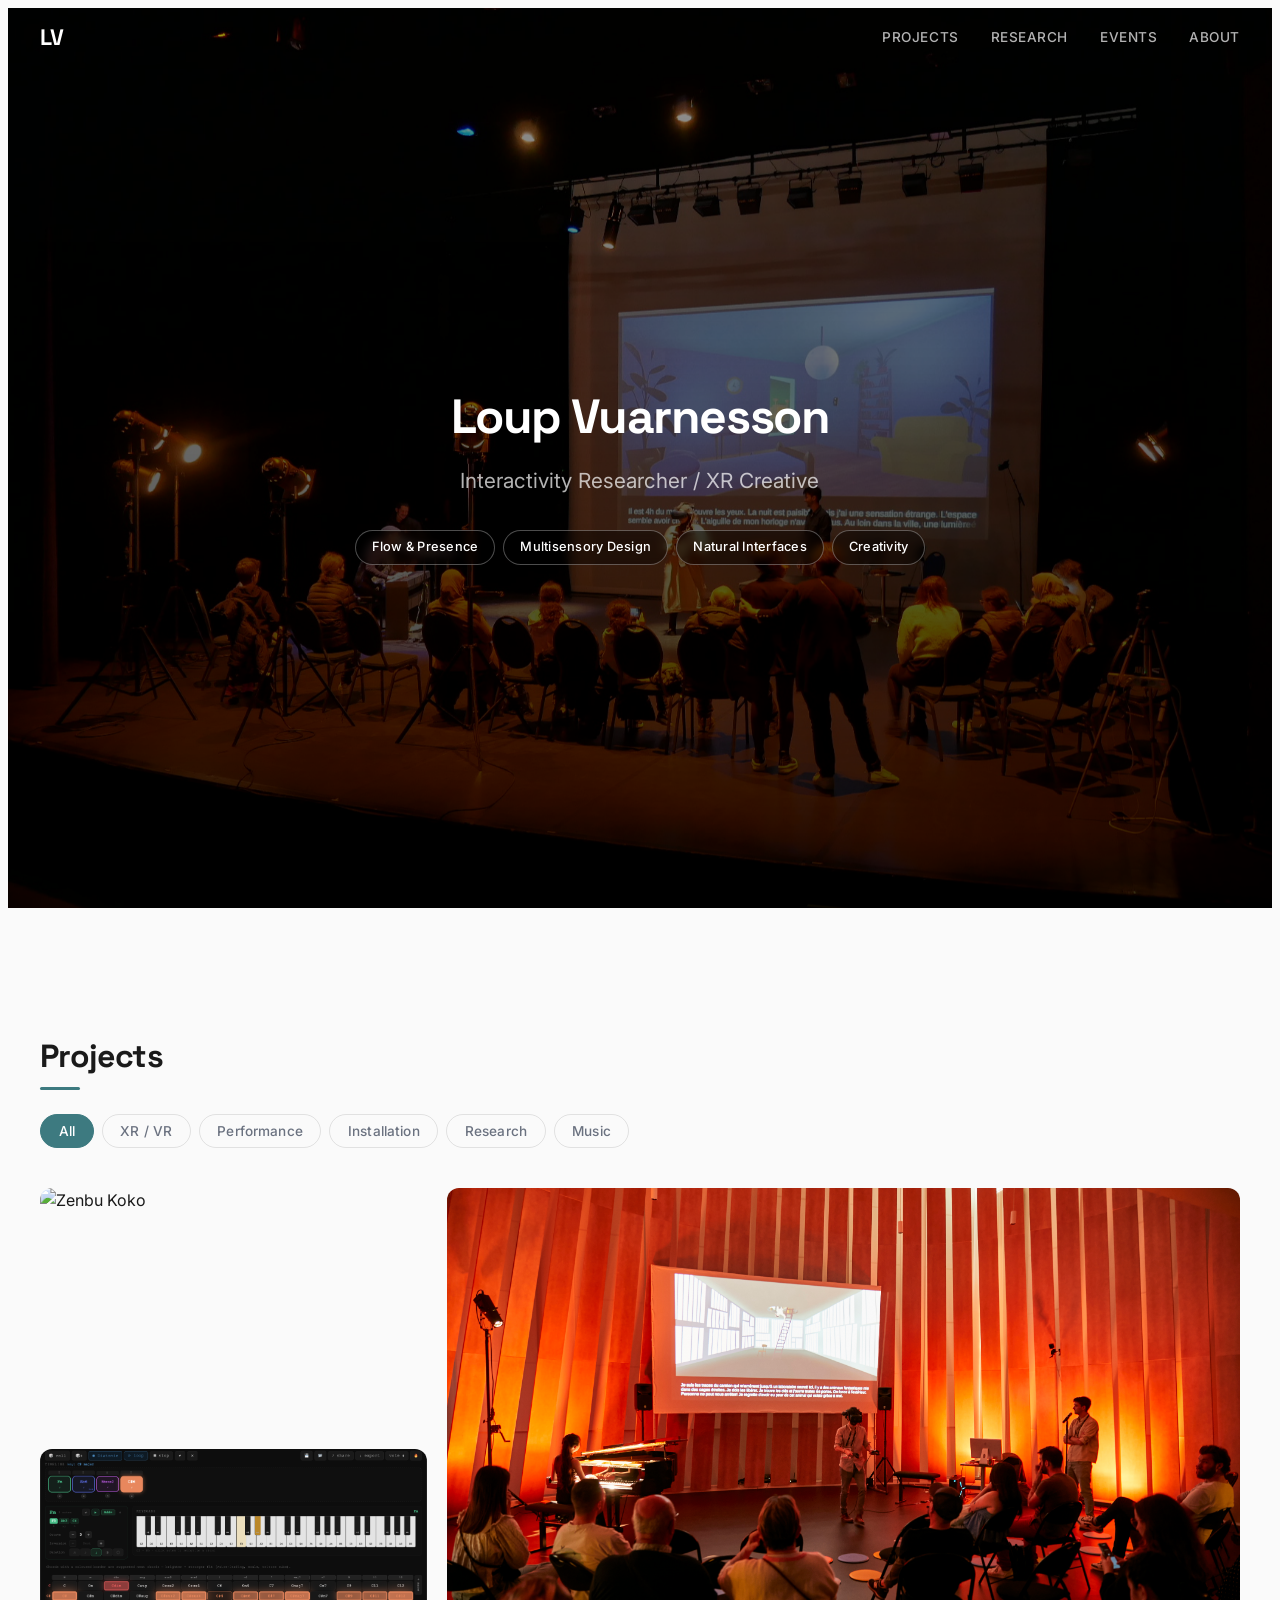
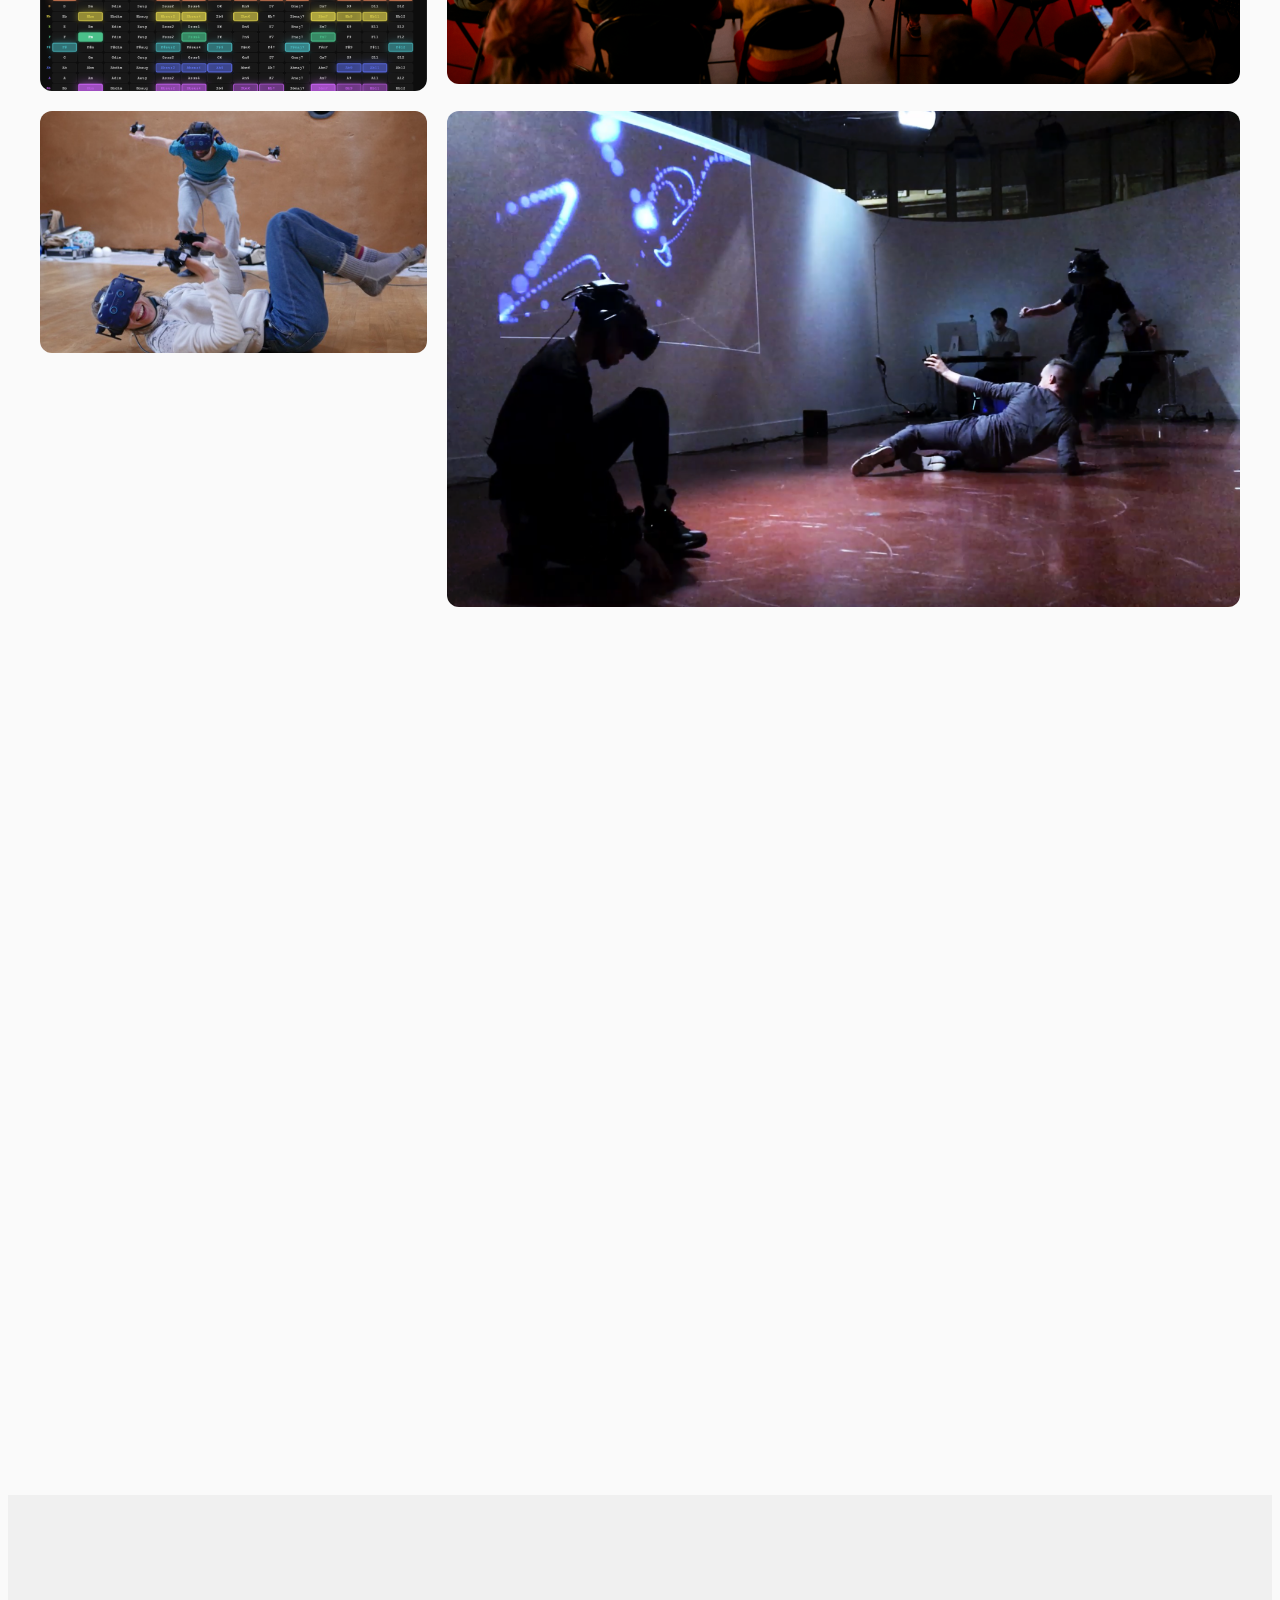
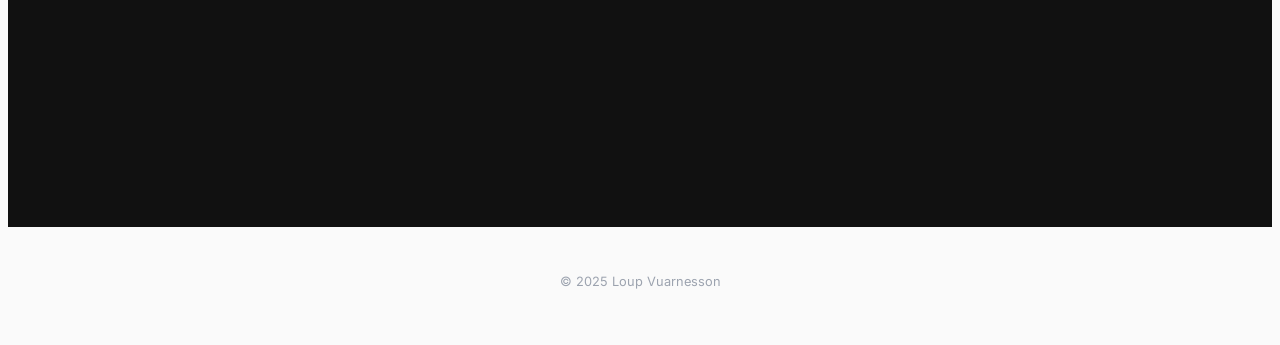
==== commit f4a414b4: "Add hero slideshow, modal galleries and GA4 project events Hero - Cross-fade between 5 background im" ====
--- a/index.html
+++ b/index.html
@@ -38,7 +38,13 @@
 
     <!-- Hero -->
     <section id="hero">
-        <div class="hero-bg" style="background-image: url('assets/img/tisseuse-hero.jpg')"></div>
+        <div class="hero-slideshow">
+            <div class="hero-bg active" style="background-image: url('assets/img/tisseuse-hero.jpg')"></div>
+            <div class="hero-bg" style="background-image: url('assets/img/tisseuse-rectovrso.jpg')"></div>
+            <div class="hero-bg" style="background-image: url('assets/img/articulations.png')"></div>
+            <div class="hero-bg" style="background-image: url('assets/img/zk-siggraph3.jpg')"></div>
+            <div class="hero-bg" style="background-image: url('assets/img/roswell1.png')"></div>
+        </div>
         <div class="hero-overlay"></div>
         <div class="hero-content">
             <h1>Loup Vuarnesson</h1>
@@ -94,13 +100,13 @@
                         <p>A cross-platform musical sketchpad for chord progressions</p>
                     </div>
                 </article>
-                <article class="project-card fade-in" data-project="articulations-median" data-tags="xr performance installation" tabindex="0" role="button" aria-label="Open details for Articulations Median">
+                <article class="project-card fade-in" data-project="articulations-median" data-tags="xr research" tabindex="0" role="button" aria-label="Open details for Articulations Median">
                     <img src="assets/img/articulations-median.jpg" alt="Articulations - Median" />
-                    <a href="https://spatialmedia.ensadlab.fr/articulations/" class="external-link" target="_blank" rel="noopener" aria-label="Open external project page" onclick="event.stopPropagation()"><i class="fas fa-arrow-up-right-from-square"></i></a>
+                    <a href="https://imt-mines-ales.hal.science/hal-04954607/" class="external-link" target="_blank" rel="noopener" aria-label="Open external project page" onclick="event.stopPropagation()"><i class="fas fa-arrow-up-right-from-square"></i></a>
                     <div class="card-overlay">
                         <h3>Articulations — Median</h3>
-                        <p>A live VR dance performance built on the Shared Diminished Reality framework</p>
-                        <span class="card-year">2019</span>
+                        <p>A Shared Diminished Reality installation operationalising the YUMI model</p>
+                        <span class="card-year">2025</span>
                     </div>
                 </article>
                 <article class="project-card featured fade-in" data-project="articulations" data-tags="xr research" tabindex="0" role="button" aria-label="Open details for Articulations" style="grid-column: 2 / span 2;">
@@ -336,9 +342,12 @@
     <!-- Project Modal -->
     <div id="project-modal" class="modal" aria-hidden="true" role="dialog" aria-modal="true" aria-labelledby="modal-title">
         <div class="modal-overlay" data-close></div>
+        <button class="modal-nav modal-prev" aria-label="Previous project">&#10094;</button>
+        <button class="modal-nav modal-next" aria-label="Next project">&#10095;</button>
         <div class="modal-content">
             <button class="modal-close" data-close aria-label="Close">&times;</button>
             <div class="modal-media" id="modal-media"></div>
+            <p class="modal-image-caption" id="modal-image-caption" hidden></p>
             <div class="modal-body">
                 <span class="modal-tags" id="modal-tags"></span>
                 <h2 id="modal-title"></h2>
@@ -352,9 +361,7 @@
                     <h4>Venues &amp; Exhibitions</h4>
                     <p id="modal-venues"></p>
                 </div>
-                <a id="modal-link" target="_blank" rel="noopener" class="modal-link-btn" hidden>
-                    Visit project <i class="fas fa-arrow-up-right-from-square"></i>
-                </a>
+                <div class="modal-links" id="modal-links"></div>
             </div>
         </div>
     </div>
@@ -365,6 +372,20 @@
     </footer>
 
     <script>
+        // ============================================================
+        // Hero slideshow — cross-fade between background images
+        // ============================================================
+        (function () {
+            const slides = document.querySelectorAll('.hero-bg');
+            if (slides.length < 2) return;
+            let i = 0;
+            setInterval(() => {
+                slides[i].classList.remove('active');
+                i = (i + 1) % slides.length;
+                slides[i].classList.add('active');
+            }, 6000);
+        })();
+
         // Nav scroll effect
         const nav = document.getElementById('topNav');
         window.addEventListener('scroll', () => {
@@ -440,14 +461,23 @@
                 image: 'assets/img/zk-siggraph3.jpg',
                 description: "A XR meditation capsule developed at All Here in collaboration with the renowned architectural firm Kengo Kuma & Associates. The platform brings complex contemplative practices to a wider audience through interactive immersive programs that engage the body and the representation of self.",
                 collaborators: 'All Here · Kengo Kuma and Associates',
-                venues: 'Presented at SIGGRAPH 2024',
-                link: 'https://www.youtube.com/watch?v=HmEGX0_Dh9U'
+                venues: 'Presented at SIGGRAPH Tokyo',
+                links: [
+                    { label: 'Learn more', url: 'https://www.youtube.com/watch?v=HmEGX0_Dh9U' },
+                    { label: 'All Here', url: 'https://allhere.org/' }
+                ]
             },
             'tisseuse': {
                 title: "La Tisseuse d'Histoires",
                 year: '2022 — ongoing',
                 tags: ['XR', 'Performance', 'Storytelling'],
                 image: 'assets/img/tisseuse-rectovrso.jpg',
+                images: [
+                    'assets/img/tisseuse-rectovrso.jpg',
+                    'assets/img/gallery/tisseuse/1.jpg',
+                    'assets/img/gallery/tisseuse/2.jpg',
+                    'assets/img/gallery/tisseuse/3.jpg'
+                ],
                 description: "A live participatory performance fusing theater, virtual filmmaking and collective improvisation. Audience members shape the narrative in real time — choosing story directions, suggesting virtual sets, stepping in as narrators — while a musician improvises a live score, collectively crafting a unique cinematic story each evening.",
                 collaborators: 'Rémi Sagot-Duvauroux & Loup Vuarnesson (conception) · Lia Mchedlishvili (artistic direction) · Matthieu Lecoq, Guilherme de Almeida, Satsuki Hoshino (music) · supported by EnsadLab · funded by Ville de Drancy and Passeurs d\'Images',
                 venues: 'Espace Culturel du Parc, Drancy (2022) · Sorbonne Nouvelle, Paris (2023) · Festival Recto-VRso, Laval (2024) · Maison des Ensembles, Paris (2024) · Biennale Chroniques, Théâtre Massalia, Marseille (2025)',
@@ -461,26 +491,37 @@
                 description: "A cross-platform musical sketchpad for sparking and refining chord progressions. Pick a chord or roll the dice to seed an idea, then build, edit and audition harmonic sequences before exporting the result to MIDI, WAV or TXT. Available on web, iOS, Android and desktop, in five languages.",
                 collaborators: 'Independent project',
                 venues: 'Web · iOS · Android · macOS · Windows',
-                link: 'https://chords-explorer.me'
+                links: [
+                    { label: 'Web app', url: 'https://chords-explorer.me' },
+                    { label: 'App Store', url: 'https://apps.apple.com/app/chords-explorer/id6761266228' },
+                    { label: 'Google Play', url: 'https://play.google.com/store/apps/details?id=me.chordsexplorer.app' }
+                ]
             },
             'articulations-median': {
                 title: 'Articulations — Median',
-                year: '2019',
-                tags: ['XR', 'Performance', 'Installation'],
+                year: '2025',
+                tags: ['XR', 'Research', 'Shared Diminished Reality'],
                 image: 'assets/img/articulations-median.jpg',
-                description: "A performance-oriented variant of the Articulations VR system, staged as a live dance piece at ENSAD's Salle Rotonde. Built on the Shared Diminished Reality framework, it pairs immersed dancers with a live musician so an audience can witness the emergence of collective gesture, extending the lab's research apparatus into a public, theatrical setting.",
-                collaborators: 'Dancers Clint Lutes, Nassim Baddag, Sofian El Boukhari · Musician Baptiste Morin · EnsadLab / Spatial Media · EUR ArTeC',
-                venues: 'ENSAD, Salle Rotonde, Paris (Nov 2019) · Workshop residencies at Larret, Périgord Blanc (2021)',
-                link: 'https://spatialmedia.ensadlab.fr/articulations/'
+                description: "An installation that operationalises the YUMI model of collaborative creativity in Shared Diminished Reality. Two participants share a single avatar composed of three spheres, whose movement emerges from the combined motion of both participants' heads and hands. Worn through VR headsets during unscripted movement improvisations, the setup deliberately blurs the boundary between self and other agency — and the resulting confusion correlates with an extended sense of self, opening new ground for VR research on \"we-mode\" creativity.",
+                collaborators: 'Loup Vuarnesson · Julien Laroche · Asaf Bachrach',
+                venues: 'Published as "Collaborative Creativity in Shared Diminished Reality" — HAL preprint (2025)',
+                link: 'https://imt-mines-ales.hal.science/hal-04954607/'
             },
             'articulations': {
                 title: 'Articulations',
                 year: '2019 — 2021',
                 tags: ['XR', 'Research', 'Co-creativity'],
                 image: 'assets/img/articulations.png',
-                description: "An interdisciplinary VR research project bringing together VR designers, neuroscientists, dancers and anthropologists to study how a collective begins to create together through gestural interaction. Two participants improvise dance freely inside a Shared Diminished Reality (SHIVR) headset setup, while their movement and physiology are captured in real time to observe the emergence of intersubjective creative dynamics.",
-                collaborators: 'Lab. Structures Formelles du Langage (CNRS / Paris 8) · EnsadLab / Spatial Media · UC Davis · funded by EUR ArTeC · L. Vuarnesson, D. Zamplaras, J. Laroche, J. Dumit, C. Lutes, A. Bachrach, F. Garnier',
-                venues: 'Tate Modern, London — "Moving Humans with CREATE" workshop (2019) · Symposium "Virtual Creativity, Collective Realities" — ENSAD & CNRS Pouchet, Paris (2019) · Residencies in Larret, Périgord Blanc (2021)',
+                images: [
+                    'assets/img/articulations.png',
+                    'assets/img/gallery/articulations/1.jpg',
+                    'assets/img/gallery/articulations/2.jpg',
+                    'assets/img/gallery/articulations/3.png'
+                ],
+                imageCaption: 'Photo from the Articulations performance with dancers Clint Lutes, Nassim Baddag and Sofian El Boukhari.',
+                description: "An interdisciplinary VR research project bringing together VR designers, neuroscientists, dancers and anthropologists to study how a collective begins to create together through gestural interaction. Two participants improvise dance freely inside a Shared Diminished Reality (SHIVR) headset setup, while their movement and physiology are captured in real time to observe the emergence of intersubjective creative dynamics. The project also developed a public performance staged at ENSAD's Salle Rotonde, pairing immersed dancers with a live musician.",
+                collaborators: 'Lab. Structures Formelles du Langage (CNRS / Paris 8) · EnsadLab / Spatial Media · UC Davis · funded by EUR ArTeC · L. Vuarnesson, R. Sagot-Duvauroux, D. Zamplaras, J. Laroche, J. Dumit, C. Lutes, A. Bachrach, F. Garnier · Performance dancers: Clint Lutes, Nassim Baddag, Sofian El Boukhari · Musician: Baptiste Morin',
+                venues: 'Tate Modern, London — "Moving Humans with CREATE" workshop (2019) · Symposium "Virtual Creativity, Collective Realities" — ENSAD & CNRS Pouchet, Paris (2019) · Performance at ENSAD, Salle Rotonde, Paris (Nov 2019) · Residencies at Larret, Périgord Blanc (2021)',
                 link: 'https://spatialmedia.ensadlab.fr/articulations/'
             },
             'shadows': {
@@ -498,6 +539,10 @@
                 year: '2018',
                 tags: ['XR', 'Installation', 'Research'],
                 image: 'assets/img/roswell1.png',
+                images: [
+                    'assets/img/roswell1.png',
+                    'assets/img/gallery/roswell/1.jpg'
+                ],
                 description: "An immersive interactive VR installation that reconstructs spaces through photogrammetry built from film archives. Visitors step inside the famous Roswell controversy as it unfolds across reconstructed environments, navigating fragments of footage to perform their own forensic exploration of the incident.",
                 collaborators: 'Directed by François Garnier with the Spatial Media team (F. Tsaï, D. Zamplaras, M. Tibay, L. Vuarnesson, L. Mercier, S. Kourkoulakou, C. Pornay) · Mikros Images Technicolor · Agence Martienne',
                 venues: 'Recto VRso OFF — Art&VR Gallery, Laval Virtual (2018)',
@@ -509,7 +554,7 @@
                 tags: ['XR', 'Performance', 'Shadow Theater'],
                 image: 'assets/img/dancingshadows.png',
                 description: "An augmented shadow theater piece where a puppeteer and an immersant dialogue using only the silhouettes of physical and virtual objects, projected together onto a single shared white screen. The result blurs the boundary between traditional shadow puppetry and virtual scenography.",
-                collaborators: 'Loup Vuarnesson',
+                collaborators: 'Loup Vuarnesson · Jennifer Caillaud · Axel Belin',
                 venues: 'Workshop & performance (2022)',
                 link: 'https://vimeo.com/717443614'
             },
@@ -528,6 +573,11 @@
                 year: '2016 — 2017',
                 tags: ['XR', 'Research', 'Cognitive Science'],
                 image: 'assets/img/pep.jpg',
+                images: [
+                    'assets/img/pep.jpg',
+                    'assets/img/gallery/pep/1.jpg',
+                    'assets/img/gallery/pep/2.jpg'
+                ],
                 description: "A research project investigating the perceptual and cognitive processes at play when users share actions, emotions and information through avatars in shared online spaces. By studying co-presence between two avatars in the same digital environment, the project asks whether the simulated presence of the Other shapes our actions, builds intersubjective relationships and constitutes a new social reality.",
                 collaborators: 'EnsadLab / Programme EN-ER · Lab. de Physiologie de la Perception et de l\'Action, Collège de France · Scientific direction by Alain Berthoz and François Garnier · Aurélie Herbet, Donatien Aubert, Dionysis Zamplaras, Loup Vuarnesson',
                 venues: 'Published in International Journal of Virtual Reality & ACM Digital Library / VRIC (2017)',
@@ -548,6 +598,12 @@
                 year: '2012 — 2015',
                 tags: ['Music', 'Dreampop'],
                 image: 'assets/img/selenian.jpg',
+                images: [
+                    'assets/img/selenian.jpg',
+                    'assets/img/gallery/selenian/1.jpg',
+                    'assets/img/gallery/selenian/2.jpg',
+                    'assets/img/gallery/selenian/3.jpg'
+                ],
                 description: "A French dreamy-music project blending 1960s psychedelia (echoes of Broadcast and Tame Impala) with ambient textures and 1990s-flavored shoegaze (Slowdive). The result drifts between hazy hypnagogic pop and noisy atmospheres, leaning into texture and mood over conventional song structure. Loup played guitar.",
                 collaborators: 'Based in Valenciennes, France',
                 venues: 'Releases on Bandcamp: Paradoxical Sleep · Eponyme EP · TDC Tape',
@@ -557,6 +613,7 @@
 
         const modal = document.getElementById('project-modal');
         const modalMedia = document.getElementById('modal-media');
+        const modalCaption = document.getElementById('modal-image-caption');
         const modalTitle = document.getElementById('modal-title');
         const modalYear = document.getElementById('modal-year');
         const modalTags = document.getElementById('modal-tags');
@@ -565,12 +622,79 @@
         const modalCollab = document.getElementById('modal-collaborators');
         const modalVenuesBlock = document.getElementById('modal-venues-block');
         const modalVenues = document.getElementById('modal-venues');
-        const modalLink = document.getElementById('modal-link');
+        const modalLinks = document.getElementById('modal-links');
+        const modalPrev = modal.querySelector('.modal-prev');
+        const modalNext = modal.querySelector('.modal-next');
+
+        let currentProjectId = null;
+
+        function visibleCardIds() {
+            return Array.from(document.querySelectorAll('.project-card:not(.hidden)'))
+                .map(c => c.dataset.project);
+        }
+
+        let galleryImages = [];
+        let galleryIndex = 0;
+
+        function renderGallery() {
+            if (galleryImages.length === 0) {
+                modalMedia.innerHTML = '';
+                return;
+            }
+            const src = galleryImages[galleryIndex];
+            const navHtml = galleryImages.length > 1 ? `
+                <button class="gallery-nav gallery-prev" aria-label="Previous image">&#10094;</button>
+                <button class="gallery-nav gallery-next" aria-label="Next image">&#10095;</button>
+                <div class="gallery-dots">
+                    ${galleryImages.map((_, i) => `<span class="gallery-dot${i === galleryIndex ? ' active' : ''}" data-idx="${i}"></span>`).join('')}
+                </div>
+            ` : '';
+            modalMedia.innerHTML = `<img src="${src}" alt="" />${navHtml}`;
+
+            if (galleryImages.length > 1) {
+                modalMedia.querySelector('.gallery-prev').addEventListener('click', (e) => { e.stopPropagation(); galleryStep(-1); });
+                modalMedia.querySelector('.gallery-next').addEventListener('click', (e) => { e.stopPropagation(); galleryStep(1); });
+                modalMedia.querySelectorAll('.gallery-dot').forEach(d => {
+                    d.addEventListener('click', (e) => {
+                        e.stopPropagation();
+                        galleryIndex = parseInt(d.dataset.idx, 10);
+                        renderGallery();
+                    });
+                });
+            }
+        }
+
+        function galleryStep(direction) {
+            if (galleryImages.length < 2) return;
+            galleryIndex = (galleryIndex + direction + galleryImages.length) % galleryImages.length;
+            renderGallery();
+        }
+
+        function ga(eventName, params) {
+            if (typeof gtag === 'function') {
+                try { gtag('event', eventName, params || {}); } catch (e) { /* noop */ }
+            }
+        }
 
         function openModal(id) {
             const data = projectData[id];
             if (!data) return;
-            modalMedia.innerHTML = `<img src="${data.image}" alt="${data.title}" />`;
+            currentProjectId = id;
+
+            // Build gallery: images array > image fallback
+            galleryImages = data.images && data.images.length ? data.images.slice() : (data.image ? [data.image] : []);
+            galleryIndex = 0;
+            renderGallery();
+
+            ga('project_modal_open', { project_id: id, project_title: data.title });
+
+            if (data.imageCaption) {
+                modalCaption.textContent = data.imageCaption;
+                modalCaption.hidden = false;
+            } else {
+                modalCaption.hidden = true;
+            }
+
             modalTitle.textContent = data.title;
             modalYear.textContent = data.year || '';
             modalYear.style.display = data.year ? '' : 'none';
@@ -589,12 +713,26 @@
             } else {
                 modalVenuesBlock.hidden = true;
             }
-            if (data.link) {
-                modalLink.href = data.link;
-                modalLink.hidden = false;
-            } else {
-                modalLink.hidden = true;
-            }
+
+            // Build links: support either `links: [{label, url}]` or single `link`
+            const linksArr = data.links
+                ? data.links
+                : (data.link ? [{ label: 'Visit project', url: data.link }] : []);
+            modalLinks.innerHTML = linksArr.map((l, i) => {
+                const cls = i === 0 ? 'modal-link-btn' : 'modal-link-btn modal-link-btn-secondary';
+                return `<a href="${l.url}" target="_blank" rel="noopener" class="${cls}" data-link-label="${l.label}">${l.label} <i class="fas fa-arrow-up-right-from-square"></i></a>`;
+            }).join('');
+            modalLinks.querySelectorAll('a').forEach(a => {
+                a.addEventListener('click', () => {
+                    ga('project_external_click', { project_id: id, link_label: a.dataset.linkLabel, link_url: a.href });
+                });
+            });
+
+            // Update prev/next button state
+            const ids = visibleCardIds();
+            const idx = ids.indexOf(id);
+            modalPrev.style.visibility = ids.length > 1 ? 'visible' : 'hidden';
+            modalNext.style.visibility = ids.length > 1 ? 'visible' : 'hidden';
 
             modal.classList.add('open');
             modal.setAttribute('aria-hidden', 'false');
@@ -606,6 +744,17 @@
             modal.classList.remove('open');
             modal.setAttribute('aria-hidden', 'true');
             document.body.style.overflow = '';
+            currentProjectId = null;
+        }
+
+        function navigate(direction) {
+            if (!currentProjectId) return;
+            const ids = visibleCardIds();
+            if (ids.length < 2) return;
+            const idx = ids.indexOf(currentProjectId);
+            if (idx === -1) return;
+            const nextIdx = (idx + direction + ids.length) % ids.length;
+            openModal(ids[nextIdx]);
         }
 
         cards.forEach(card => {
@@ -619,13 +768,25 @@
                     openModal(card.dataset.project);
                 }
             });
+            const ext = card.querySelector('.external-link');
+            if (ext) {
+                ext.addEventListener('click', () => {
+                    ga('project_external_click', { project_id: card.dataset.project, link_label: 'card_icon', link_url: ext.href });
+                });
+            }
         });
 
         modal.querySelectorAll('[data-close]').forEach(el => {
             el.addEventListener('click', closeModal);
         });
+        modalPrev.addEventListener('click', () => navigate(-1));
+        modalNext.addEventListener('click', () => navigate(1));
+
         document.addEventListener('keydown', (e) => {
-            if (e.key === 'Escape' && modal.classList.contains('open')) closeModal();
+            if (!modal.classList.contains('open')) return;
+            if (e.key === 'Escape') closeModal();
+            else if (e.key === 'ArrowLeft') { e.preventDefault(); navigate(-1); }
+            else if (e.key === 'ArrowRight') { e.preventDefault(); navigate(1); }
         });
     </script>
 </body>
--- a/css/custom.css
+++ b/css/custom.css
@@ -120,17 +120,29 @@
   overflow: hidden;
 }
 
+.hero-slideshow {
+  position: absolute;
+  inset: 0;
+}
+
 .hero-bg {
   position: absolute;
   inset: 0;
   background-size: cover;
   background-position: center;
-  transform: scale(1.05);
-  transition: transform 8s ease;
-}
-
-#hero:hover .hero-bg {
-  transform: scale(1);
+  opacity: 0;
+  transition: opacity 1.4s ease;
+  transform: scale(1.04);
+}
+
+.hero-bg.active {
+  opacity: 1;
+  animation: heroKenBurns 9s ease-out forwards;
+}
+
+@keyframes heroKenBurns {
+  from { transform: scale(1.04); }
+  to { transform: scale(1.12); }
 }
 
 .hero-overlay {
@@ -814,16 +826,85 @@
 }
 
 .modal-media {
+  position: relative;
   width: 100%;
   aspect-ratio: 16/9;
   background: #000;
   flex-shrink: 0;
+  overflow: hidden;
 }
 
 .modal-media img {
   width: 100%;
   height: 100%;
   object-fit: cover;
+}
+
+/* Gallery navigation inside modal media */
+.gallery-nav {
+  position: absolute;
+  top: 50%;
+  transform: translateY(-50%);
+  z-index: 2;
+  width: 40px;
+  height: 40px;
+  display: flex;
+  align-items: center;
+  justify-content: center;
+  border-radius: 50%;
+  background: rgba(0,0,0,0.45);
+  backdrop-filter: blur(6px);
+  border: 1px solid rgba(255,255,255,0.15);
+  color: #fff;
+  font-size: 0.9rem;
+  cursor: pointer;
+  opacity: 0;
+  transition: opacity 0.25s ease, background 0.2s ease;
+}
+
+.modal-media:hover .gallery-nav {
+  opacity: 1;
+}
+
+.gallery-prev { left: 0.75rem; }
+.gallery-next { right: 0.75rem; }
+
+.gallery-nav:hover {
+  background: var(--accent);
+  border-color: var(--accent);
+}
+
+.gallery-dots {
+  position: absolute;
+  bottom: 0.85rem;
+  left: 50%;
+  transform: translateX(-50%);
+  z-index: 2;
+  display: flex;
+  gap: 0.4rem;
+  padding: 0.4rem 0.7rem;
+  background: rgba(0,0,0,0.45);
+  backdrop-filter: blur(6px);
+  border-radius: 100px;
+}
+
+.gallery-dot {
+  width: 6px;
+  height: 6px;
+  border-radius: 50%;
+  background: rgba(255,255,255,0.4);
+  cursor: pointer;
+  transition: background 0.2s ease, transform 0.2s ease;
+}
+
+.gallery-dot:hover { background: rgba(255,255,255,0.7); }
+.gallery-dot.active {
+  background: #fff;
+  transform: scale(1.3);
+}
+
+@media (max-width: 768px) {
+  .gallery-nav { opacity: 1; width: 36px; height: 36px; }
 }
 
 .modal-body {
@@ -893,27 +974,96 @@
   line-height: 1.6;
 }
 
+.modal-links {
+  display: flex;
+  flex-wrap: wrap;
+  gap: 0.6rem;
+  margin-top: 1.25rem;
+}
+
 .modal-link-btn {
   display: inline-flex;
   align-items: center;
   gap: 0.6rem;
-  margin-top: 1rem;
   padding: 0.85rem 1.6rem;
   background: var(--accent);
   color: #fff !important;
   border-radius: 100px;
   font-weight: 600;
   font-size: 0.95rem;
-  transition: transform 0.2s ease, background 0.2s ease;
+  transition: transform 0.2s ease, background 0.2s ease, border-color 0.2s ease;
+  border: 1px solid var(--accent);
 }
 
 .modal-link-btn:hover {
   transform: translateY(-2px);
   background: #4a8d93;
+  border-color: #4a8d93;
+}
+
+.modal-link-btn-secondary {
+  background: transparent;
+  color: rgba(255,255,255,0.85) !important;
+  border-color: rgba(255,255,255,0.18);
+}
+
+.modal-link-btn-secondary:hover {
+  background: rgba(255,255,255,0.06);
+  border-color: rgba(255,255,255,0.4);
 }
 
 .modal-link-btn i {
   font-size: 0.8rem;
+}
+
+.modal-image-caption {
+  font-size: 0.78rem;
+  color: rgba(255,255,255,0.5);
+  font-style: italic;
+  padding: 0.65rem 2.75rem 0;
+  margin: 0;
+  line-height: 1.4;
+}
+
+/* Modal navigation arrows */
+.modal-nav {
+  position: absolute;
+  top: 50%;
+  transform: translateY(-50%);
+  z-index: 4;
+  width: 48px;
+  height: 48px;
+  display: flex;
+  align-items: center;
+  justify-content: center;
+  border-radius: 50%;
+  background: rgba(0,0,0,0.55);
+  backdrop-filter: blur(8px);
+  border: 1px solid rgba(255,255,255,0.15);
+  color: #fff;
+  font-size: 1.1rem;
+  cursor: pointer;
+  transition: background 0.2s ease, transform 0.2s ease;
+}
+
+.modal-prev { left: 1.5rem; }
+.modal-next { right: 1.5rem; }
+
+.modal-nav:hover {
+  background: var(--accent);
+  border-color: var(--accent);
+  transform: translateY(-50%) scale(1.05);
+}
+
+@media (max-width: 768px) {
+  .modal-nav {
+    width: 40px;
+    height: 40px;
+    font-size: 0.9rem;
+  }
+  .modal-prev { left: 0.5rem; }
+  .modal-next { right: 0.5rem; }
+  .modal-image-caption { padding: 0.5rem 1.5rem 0; }
 }
 
 @media (max-width: 768px) {
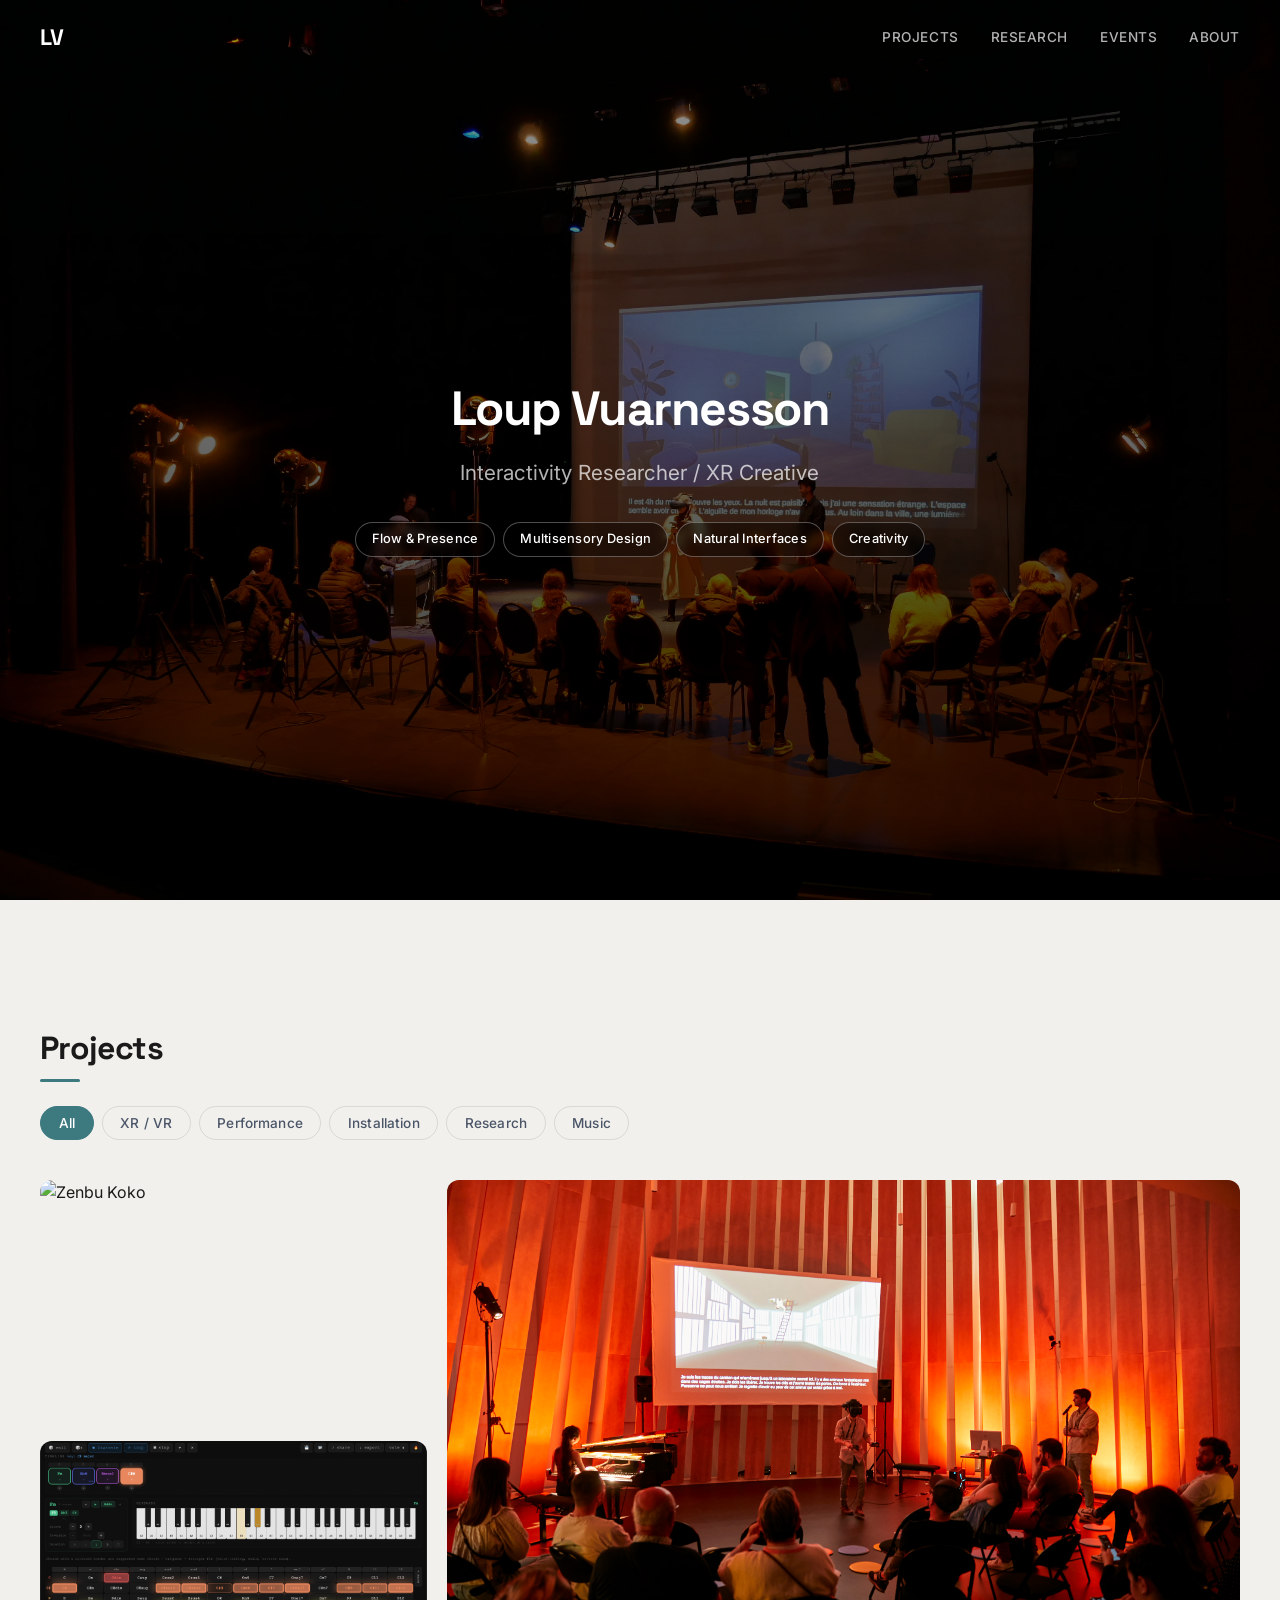
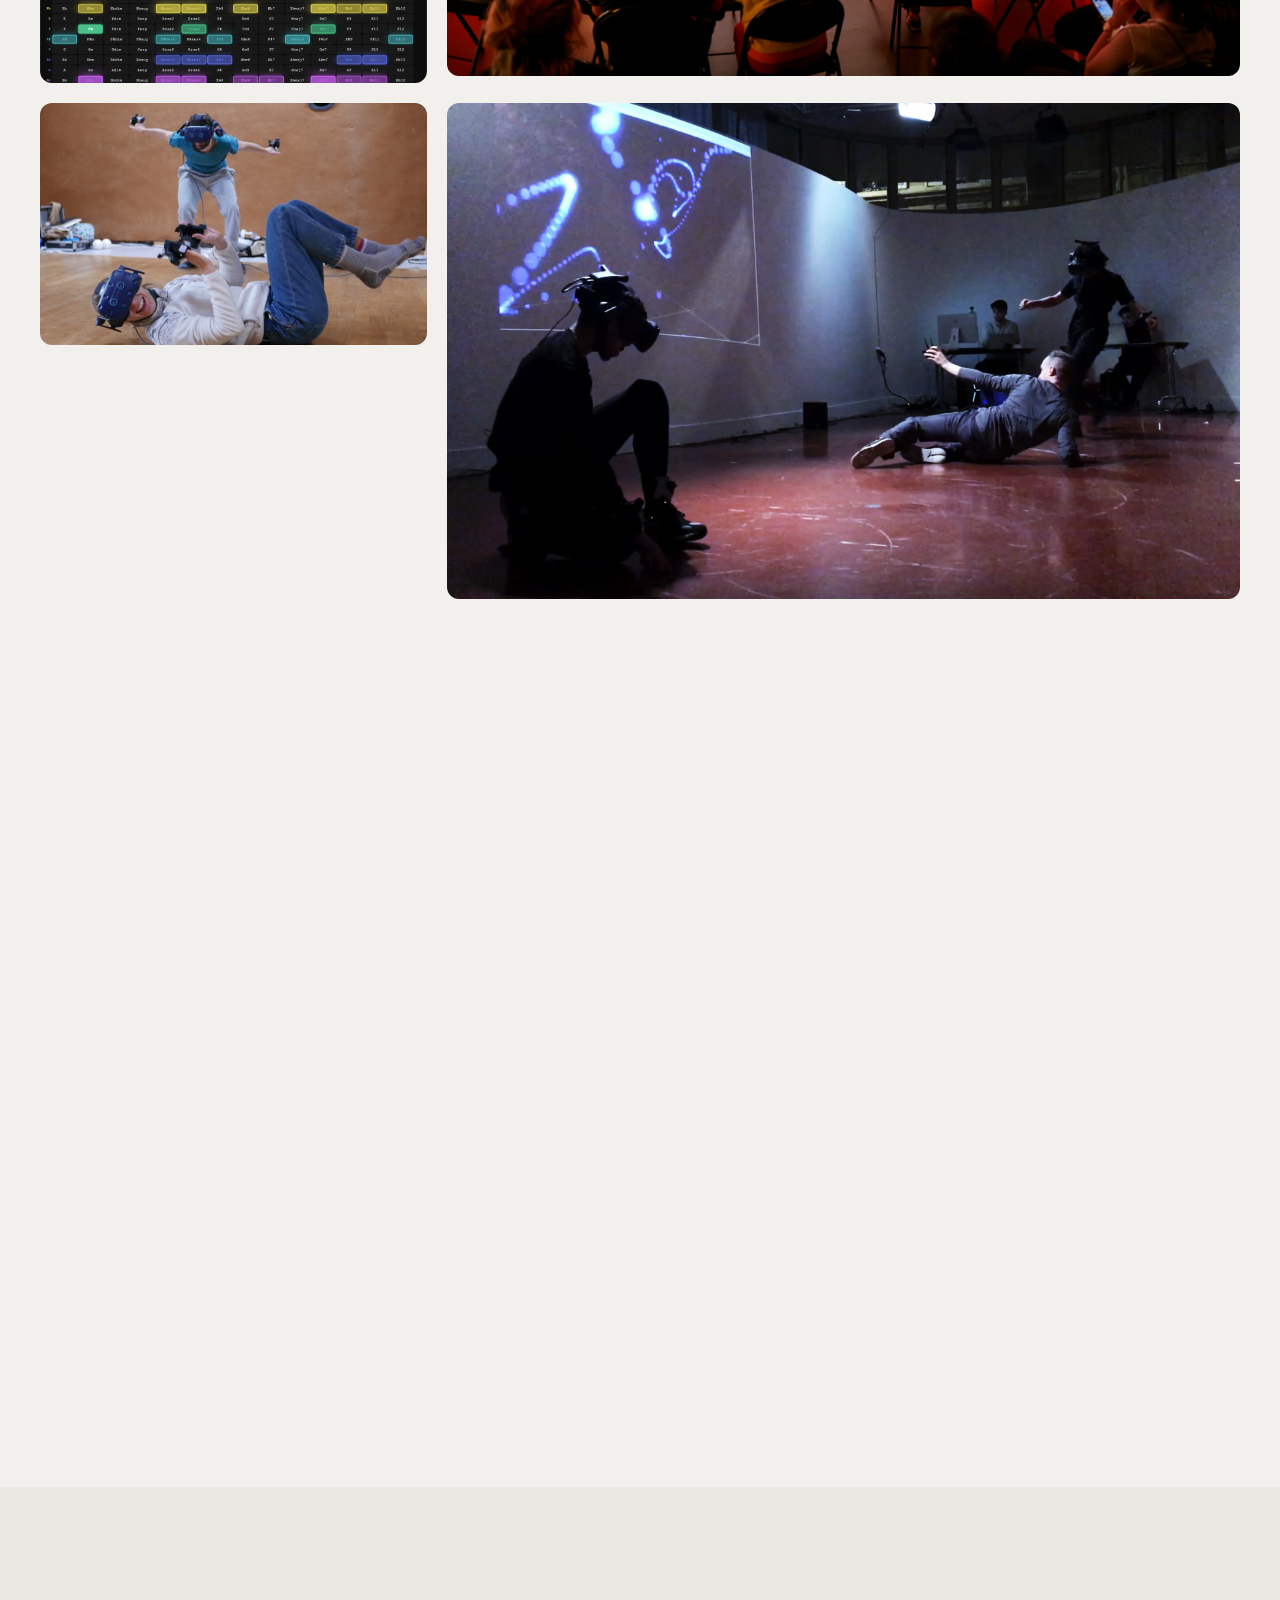
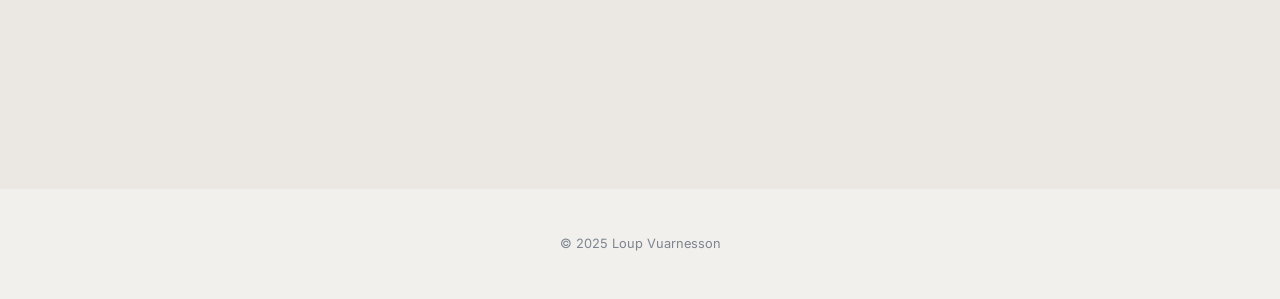
==== commit 86678e7d: "Redesign: events 4-col grid, warm neutral backgrounds, fix body margin - Revert Events section from " ====
--- a/index.html
+++ b/index.html
@@ -261,42 +261,111 @@
     <section id="events">
         <div class="section-container">
             <h2 class="section-title fade-in">Events & Talks</h2>
-            <div class="events-grid">
-                <div class="event-category fade-in">
-                    <h3>Artistic Events</h3>
-                    <ul>
-                        <li><span class="ev-year">2025</span> La Tisseuse d'Histoires — Festival Chroniques <em>Friche de la Belle de Mai, Marseille</em></li>
-                        <li><span class="ev-year">2024</span> La Tisseuse d'Histoires — Festival RectoVRso <em>Le Quarante, Laval</em></li>
-                        <li><span class="ev-year">2019</span> La Tisseuse d'Histoires — Sortie de Résidence <em>Centre Culturel, Drancy</em></li>
+            <div class="events-grid fade-in">
+
+                <!-- Artistic Events -->
+                <div class="event-category">
+                    <h3><i class="fas fa-palette"></i> Artistic Events</h3>
+                    <ul class="event-list">
+                        <li class="event-item">
+                            <span class="ev-year">2025</span>
+                            <span class="event-title">La Tisseuse d'Histoires — Biennale Chroniques</span>
+                            <span class="event-location">Théâtre Massalia, Marseille</span>
+                        </li>
+                        <li class="event-item">
+                            <span class="ev-year">2024</span>
+                            <span class="event-title">La Tisseuse d'Histoires — Festival RectoVRso</span>
+                            <span class="event-location">Le Quarante, Laval</span>
+                        </li>
+                        <li class="event-item">
+                            <span class="ev-year">2022</span>
+                            <span class="event-title">Shadows &amp; Seams — RectoVRso</span>
+                            <span class="event-location">Museum of Naive Arts, Laval</span>
+                        </li>
+                        <li class="event-item">
+                            <span class="ev-year">2019</span>
+                            <span class="event-title">La Tisseuse d'Histoires — Sortie de Résidence</span>
+                            <span class="event-location">Centre Culturel, Drancy</span>
+                        </li>
                     </ul>
                 </div>
-                <div class="event-category fade-in">
-                    <h3>Conferences & Talks</h3>
-                    <ul>
-                        <li><span class="ev-year">2025</span> SIGGRAPH Asia <em>Tokyo, Japan</em></li>
-                        <li><span class="ev-year">2025</span> SIGGRAPH <em>Denver, USA</em></li>
-                        <li><span class="ev-year">2022</span> <a href="https://www.youtube.com/watch?v=CJegdt1dqqc">Co-présence créative en réalité virtuelle</a> <em>UTC Compiègne</em></li>
-                        <li><span class="ev-year">2019</span> Virtual Creativity, Collective Reality <em>ENSAD & CNRS Pouchet, Paris</em></li>
-                        <li><span class="ev-year">2019</span> Tour d'horizon sur le design adaptatif <em>IrisLab Systeme U, Carquefou</em></li>
-                        <li><span class="ev-year">2019</span> Where Bodies Meet <em>Centre Culturel Suisse, Paris</em></li>
-                        <li><span class="ev-year">2019</span> Les Rencontres Artec <em>Centre d'Art, Enghien les Bains</em></li>
+
+                <!-- Conferences & Talks -->
+                <div class="event-category">
+                    <h3><i class="fas fa-microphone-alt"></i> Conferences &amp; Talks</h3>
+                    <ul class="event-list">
+                        <li class="event-item">
+                            <span class="ev-year">2025</span>
+                            <span class="event-title">SIGGRAPH Asia</span>
+                            <span class="event-location">Tokyo, Japan</span>
+                        </li>
+                        <li class="event-item">
+                            <span class="ev-year">2025</span>
+                            <span class="event-title">SIGGRAPH</span>
+                            <span class="event-location">Denver, USA</span>
+                        </li>
+                        <li class="event-item">
+                            <span class="ev-year">2022</span>
+                            <span class="event-title"><a href="https://www.youtube.com/watch?v=CJegdt1dqqc" target="_blank" rel="noopener">Co-présence créative en réalité virtuelle <i class="fas fa-arrow-up-right-from-square"></i></a></span>
+                            <span class="event-location">UTC Compiègne</span>
+                        </li>
+                        <li class="event-item">
+                            <span class="ev-year">2019</span>
+                            <span class="event-title">Virtual Creativity, Collective Reality</span>
+                            <span class="event-location">ENSAD &amp; CNRS Pouchet, Paris</span>
+                        </li>
+                        <li class="event-item">
+                            <span class="ev-year">2019</span>
+                            <span class="event-title">Les Rencontres Artec</span>
+                            <span class="event-location">Centre d'Art, Enghien-les-Bains</span>
+                        </li>
+                        <li class="event-item">
+                            <span class="ev-year">2019</span>
+                            <span class="event-title">Where Bodies Meet</span>
+                            <span class="event-location">Centre Culturel Suisse, Paris</span>
+                        </li>
+                        <li class="event-item">
+                            <span class="ev-year">2019</span>
+                            <span class="event-title">Tour d'horizon sur le design adaptatif</span>
+                            <span class="event-location">IrisLab Système U, Carquefou</span>
+                        </li>
                     </ul>
                 </div>
-                <div class="event-category fade-in">
-                    <h3>Workshops & Performances</h3>
-                    <ul>
-                        <li><span class="ev-year">2021</span> Workshop Lapin Blanc <em>Larret</em></li>
-                        <li><span class="ev-year">2019</span> Virtual Creativity, Collective Reality <em>ENSAD & CNRS Pouchet, Paris</em></li>
-                        <li><span class="ev-year">2019</span> Moving Humans with CREATE <em>Tate Modern, London</em></li>
-                        <li><span class="ev-year">2019</span> Les Rencontres Artec <em>Centre d'Art, Enghien les Bains</em></li>
+
+                <!-- Workshops & Performances -->
+                <div class="event-category">
+                    <h3><i class="fas fa-hands"></i> Workshops &amp; Performances</h3>
+                    <ul class="event-list">
+                        <li class="event-item">
+                            <span class="ev-year">2021</span>
+                            <span class="event-title">Workshop Lapin Blanc</span>
+                            <span class="event-location">Larret</span>
+                        </li>
+                        <li class="event-item">
+                            <span class="ev-year">2019</span>
+                            <span class="event-title">Moving Humans with CREATE</span>
+                            <span class="event-location">Tate Modern, London</span>
+                        </li>
+                        <li class="event-item">
+                            <span class="ev-year">2019</span>
+                            <span class="event-title">Virtual Creativity, Collective Reality</span>
+                            <span class="event-location">ENSAD &amp; CNRS Pouchet, Paris</span>
+                        </li>
                     </ul>
                 </div>
-                <div class="event-category fade-in">
-                    <h3>Awards</h3>
-                    <ul>
-                        <li><span class="ev-year">2019</span> Best Poster Award @ HUCAPP'19 <em>Prague, CZ</em></li>
+
+                <!-- Awards -->
+                <div class="event-category">
+                    <h3><i class="fas fa-trophy"></i> Awards</h3>
+                    <ul class="event-list">
+                        <li class="event-item">
+                            <span class="ev-year">2019</span>
+                            <span class="event-title">Best Poster Award @ HUCAPP'19</span>
+                            <span class="event-location">Prague, Czech Republic</span>
+                        </li>
                     </ul>
                 </div>
+
             </div>
         </div>
     </section>
--- a/css/custom.css
+++ b/css/custom.css
@@ -10,11 +10,11 @@
 :root {
   --accent: #3d7a80;
   --accent-light: #e0f0f1;
-  --bg: #fafafa;
-  --bg-alt: #f0f0f0;
+  --bg: #f2f0ec;
+  --bg-alt: #ebe8e3;
   --text: #1a1a1a;
-  --text-muted: #6b7280;
-  --text-light: #9ca3af;
+  --text-muted: #4a5568;
+  --text-light: #7c8490;
   --dark: #111;
   --radius: 12px;
   --radius-sm: 8px;
@@ -28,6 +28,7 @@
   background: var(--bg);
   line-height: 1.6;
   -webkit-font-smoothing: antialiased;
+  margin: 0;
 }
 
 a { text-decoration: none; color: inherit; }
@@ -118,6 +119,7 @@
   align-items: center;
   justify-content: center;
   overflow: hidden;
+  background: #000;
 }
 
 .hero-slideshow {
@@ -131,18 +133,18 @@
   background-size: cover;
   background-position: center;
   opacity: 0;
-  transition: opacity 1.4s ease;
-  transform: scale(1.04);
+  transform: scale(1.02);
+  transition: opacity 1.4s ease, transform 1.4s ease;
 }
 
 .hero-bg.active {
   opacity: 1;
-  animation: heroKenBurns 9s ease-out forwards;
+  animation: heroKenBurns 14s linear forwards;
 }
 
 @keyframes heroKenBurns {
-  from { transform: scale(1.04); }
-  to { transform: scale(1.12); }
+  from { transform: scale(1.02); }
+  to { transform: scale(1.07); }
 }
 
 .hero-overlay {
@@ -223,6 +225,7 @@
 #academic {
   background: var(--bg-alt);
 }
+
 
 .section-container {
   max-width: 1200px;
@@ -384,76 +387,100 @@
   margin-top: 0.4rem;
 }
 
-/* --- Events --- */
+/* --- Events Grid --- */
 .events-grid {
   display: grid;
-  grid-template-columns: repeat(2, 1fr);
-  gap: 3rem;
-}
-
-.event-category h3 {
+  grid-template-columns: repeat(4, 1fr);
+  gap: 2.5rem;
+  align-items: start;
+}
+
+.event-category > h3 {
   font-family: 'Space Grotesk', sans-serif;
-  font-size: 1.1rem;
+  font-size: 0.78rem;
   font-weight: 700;
-  margin-bottom: 1rem;
-  color: var(--text);
-}
-
-.event-category ul {
+  text-transform: uppercase;
+  letter-spacing: 0.1em;
+  color: var(--text-muted);
+  margin-bottom: 1.25rem;
+  display: flex;
+  align-items: center;
+  gap: 0.5rem;
+  padding-bottom: 0.75rem;
+  border-bottom: 2px solid var(--accent-light);
+}
+
+.event-category > h3 i {
+  color: var(--accent);
+  font-size: 0.75rem;
+}
+
+.event-list {
   list-style: none;
   display: flex;
   flex-direction: column;
-  gap: 0.6rem;
-}
-
-.event-category li {
-  font-size: 0.88rem;
-  color: var(--text-muted);
-  line-height: 1.5;
-  padding-left: 1rem;
-  position: relative;
-}
-
-.event-category li::before {
-  content: '';
-  position: absolute;
-  left: 0;
-  top: 0.55rem;
-  width: 5px;
-  height: 5px;
-  background: var(--accent);
-  border-radius: 50%;
+  gap: 0;
+}
+
+.event-item {
+  display: flex;
+  flex-direction: column;
+  gap: 0.1rem;
+  padding: 0.85rem 0;
+  border-bottom: 1px solid rgba(0,0,0,0.05);
+}
+
+.event-item:last-child {
+  border-bottom: none;
+  padding-bottom: 0;
 }
 
 .ev-year {
   font-family: 'Space Grotesk', sans-serif;
+  font-size: 0.7rem;
   font-weight: 700;
-  font-size: 0.82rem;
+  color: var(--accent);
+  letter-spacing: 0.05em;
+}
+
+.event-title {
+  font-weight: 600;
+  font-size: 0.875rem;
   color: var(--text);
-  margin-right: 0.4rem;
-}
-
-.event-category li em {
-  display: block;
-  font-style: normal;
+  line-height: 1.4;
+}
+
+.event-title a {
+  color: inherit;
+  display: inline-flex;
+  align-items: center;
+  gap: 0.35rem;
+  transition: color 0.2s;
+}
+
+.event-title a:hover {
+  color: var(--accent);
+}
+
+.event-title a i {
+  font-size: 0.6rem;
+  color: var(--text-light);
+  transition: color 0.2s;
+}
+
+.event-title a:hover i {
+  color: var(--accent);
+}
+
+.event-location {
   font-size: 0.78rem;
-  color: var(--text-light);
-  margin-top: 0.1rem;
-}
-
-.event-category li a {
-  color: var(--accent);
-  transition: opacity 0.2s;
-}
-
-.event-category li a:hover {
-  opacity: 0.7;
+  color: var(--text-muted);
+  line-height: 1.3;
 }
 
 /* --- About --- */
 #about {
-  background: var(--dark);
-  color: #fff;
+  background: var(--bg-alt);
 }
 
 .about-grid {
@@ -468,27 +495,27 @@
   height: 180px;
   border-radius: 50%;
   object-fit: cover;
-  border: 3px solid rgba(255,255,255,0.1);
+  border: 3px solid rgba(0,0,0,0.08);
 }
 
 .about-text p {
   font-size: 1.05rem;
   line-height: 1.75;
-  color: rgba(255,255,255,0.78);
+  color: var(--text-muted);
   margin-bottom: 1.4rem;
 }
 
 .about-text p.bio-lead {
   font-size: 1.3rem;
   line-height: 1.55;
-  color: #fff;
+  color: var(--text);
   font-weight: 500;
   margin-bottom: 2rem;
 }
 
 .about-text em {
   font-style: italic;
-  color: rgba(255,255,255,0.95);
+  color: var(--text);
 }
 
 .affiliations {
@@ -507,7 +534,7 @@
 .affiliation strong {
   font-size: 0.9rem;
   font-weight: 600;
-  color: #fff;
+  color: var(--text);
 }
 
 .affiliation a {
@@ -533,8 +560,8 @@
   width: 2.75rem;
   height: 2.75rem;
   border-radius: 50%;
-  border: 1px solid rgba(255,255,255,0.15);
-  color: rgba(255,255,255,0.6);
+  border: 1px solid rgba(0,0,0,0.15);
+  color: var(--text-muted);
   font-size: 1rem;
   transition: all 0.3s ease;
 }
@@ -599,6 +626,9 @@
   }
   .project-card.featured {
     grid-column: span 2;
+  }
+  .events-grid {
+    grid-template-columns: repeat(2, 1fr);
   }
 }
 
@@ -629,10 +659,7 @@
     grid-column: span 1 !important;
   }
 
-  .events-grid {
-    grid-template-columns: 1fr;
-    gap: 2rem;
-  }
+  .events-grid { grid-template-columns: 1fr; gap: 1.5rem; }
 
   .about-grid {
     grid-template-columns: 1fr;
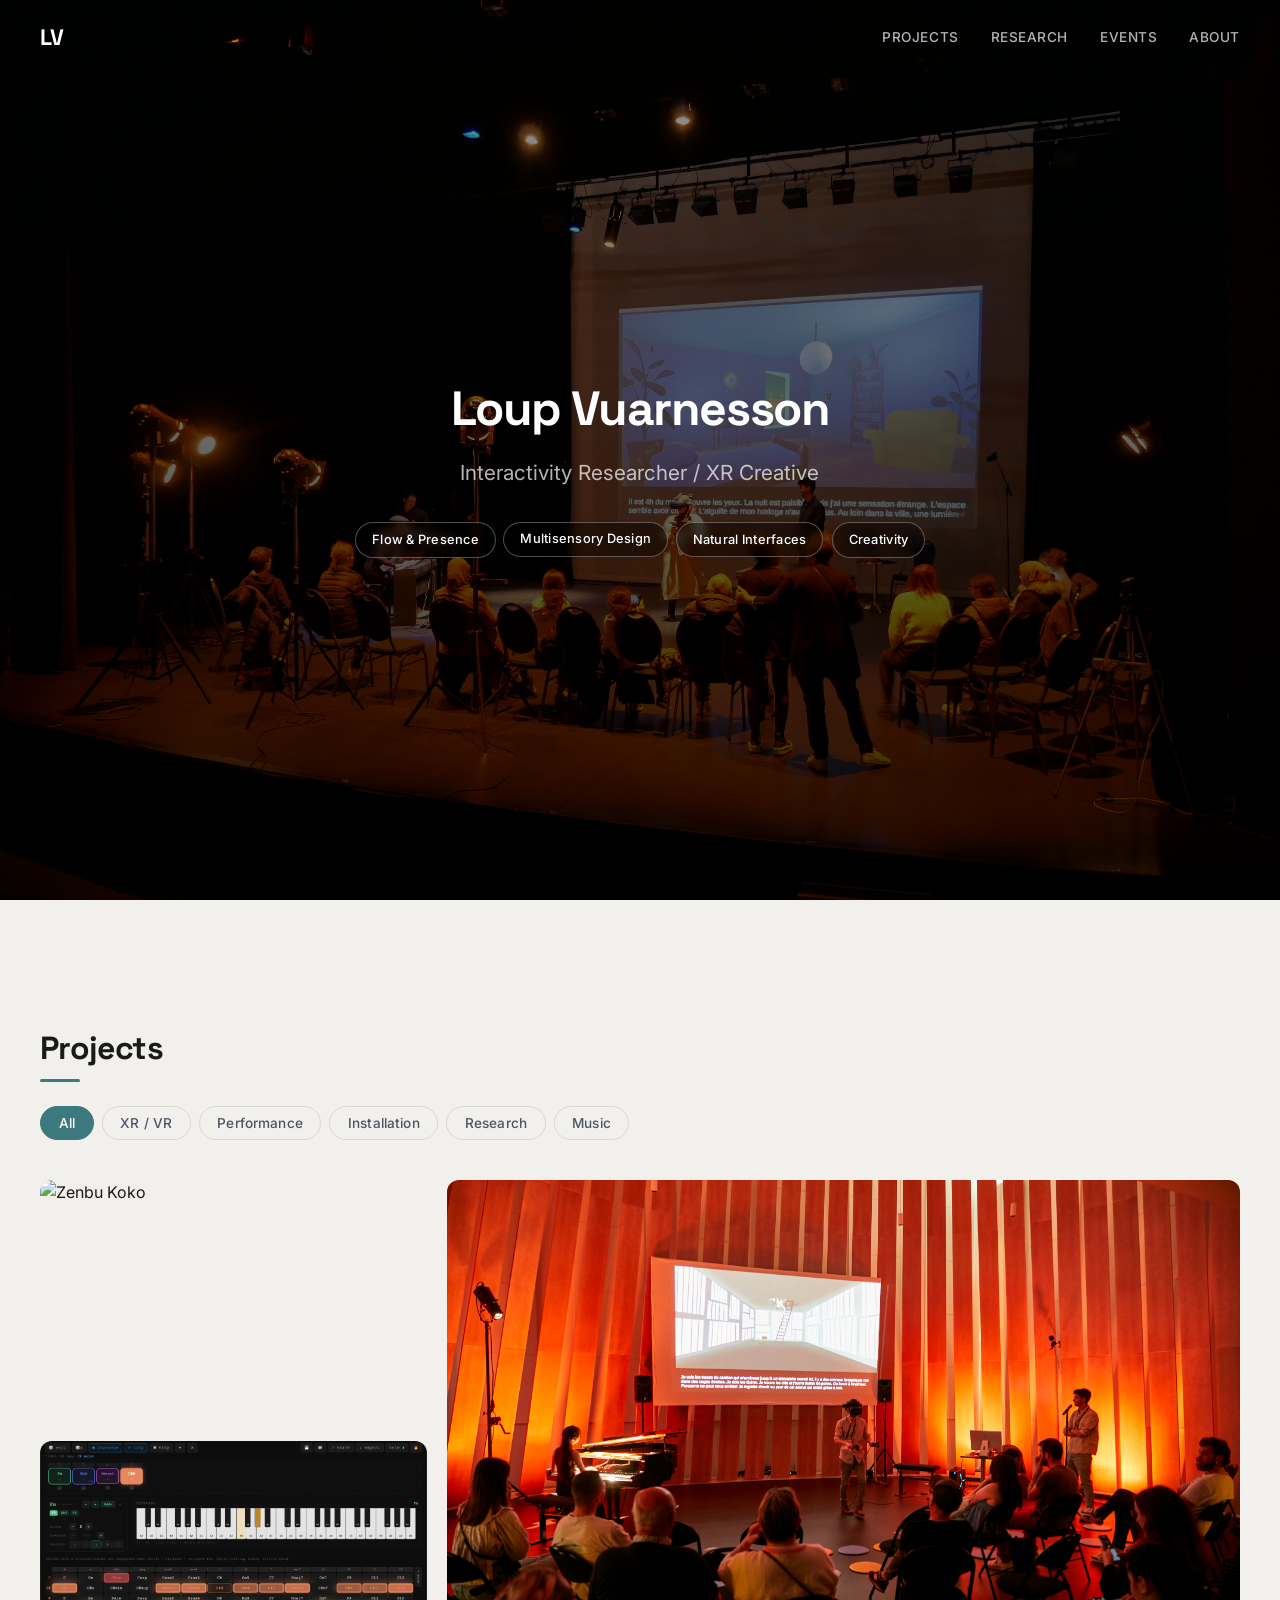
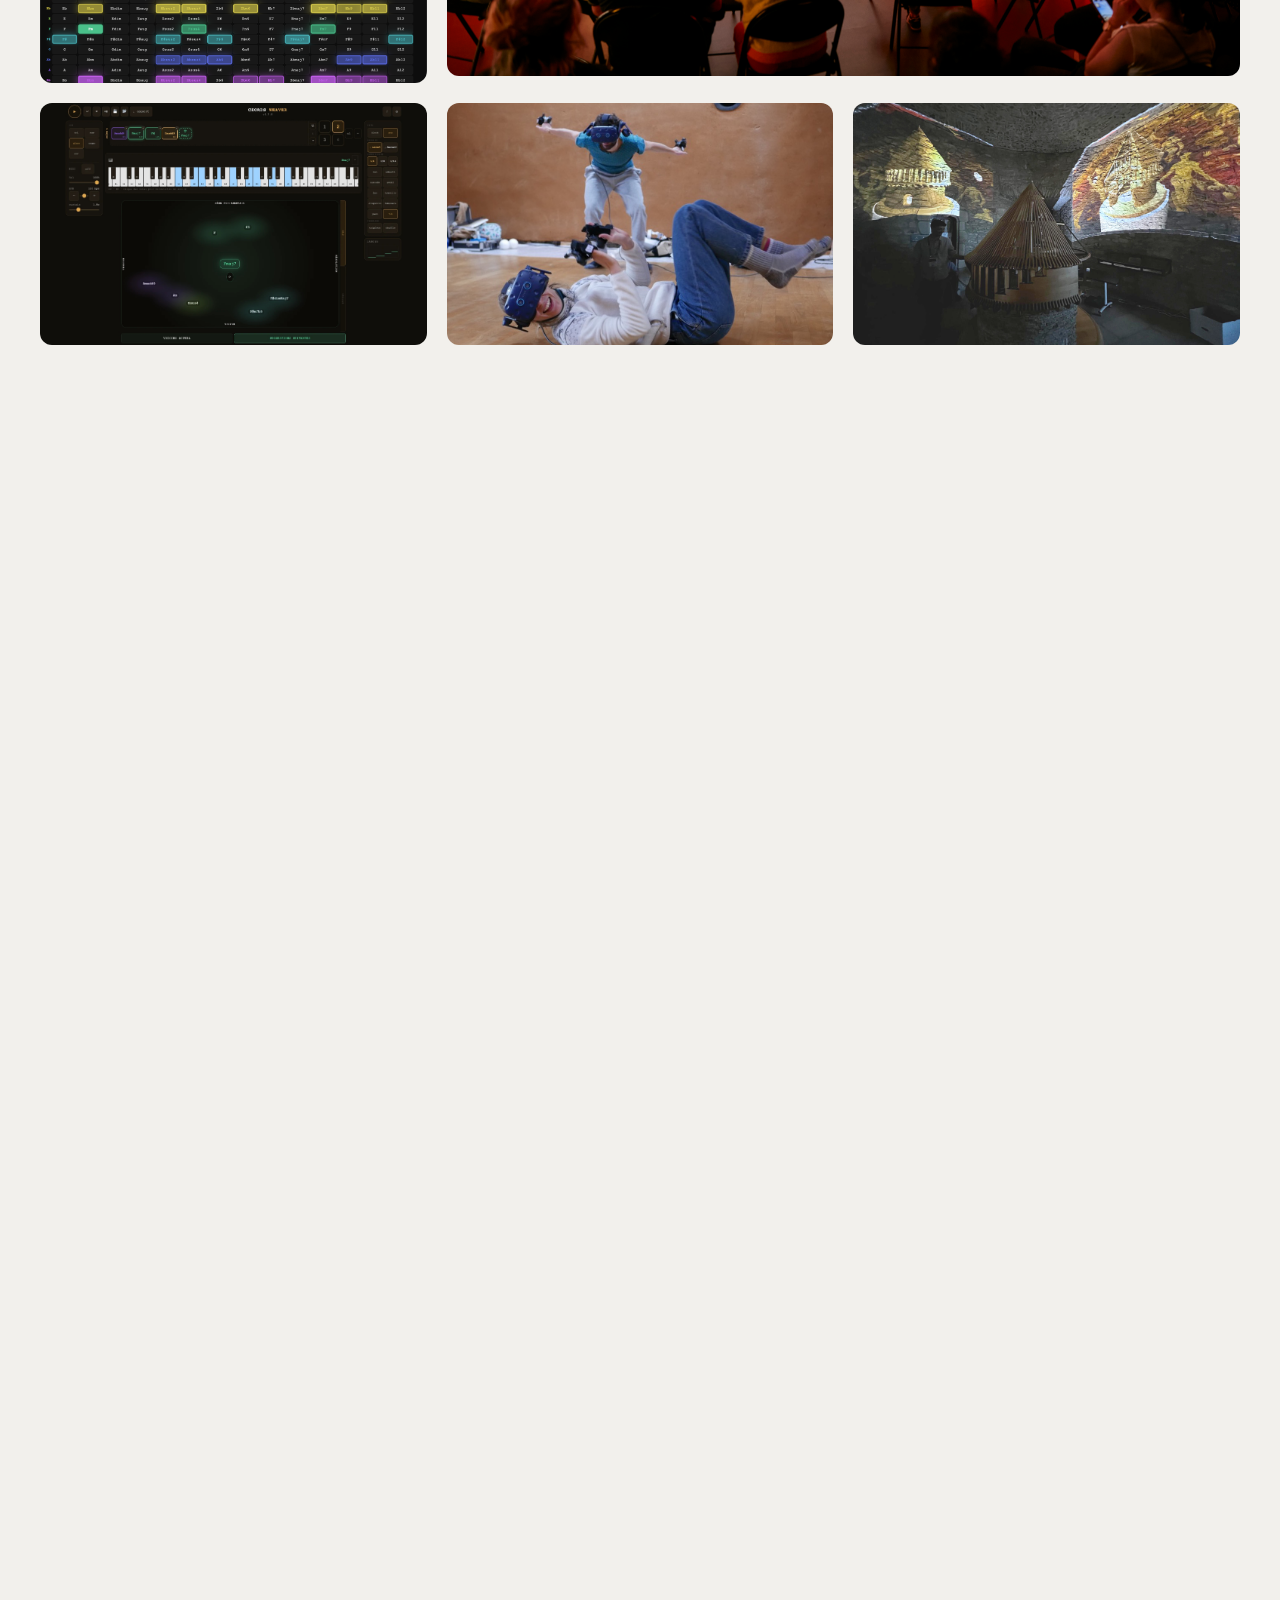
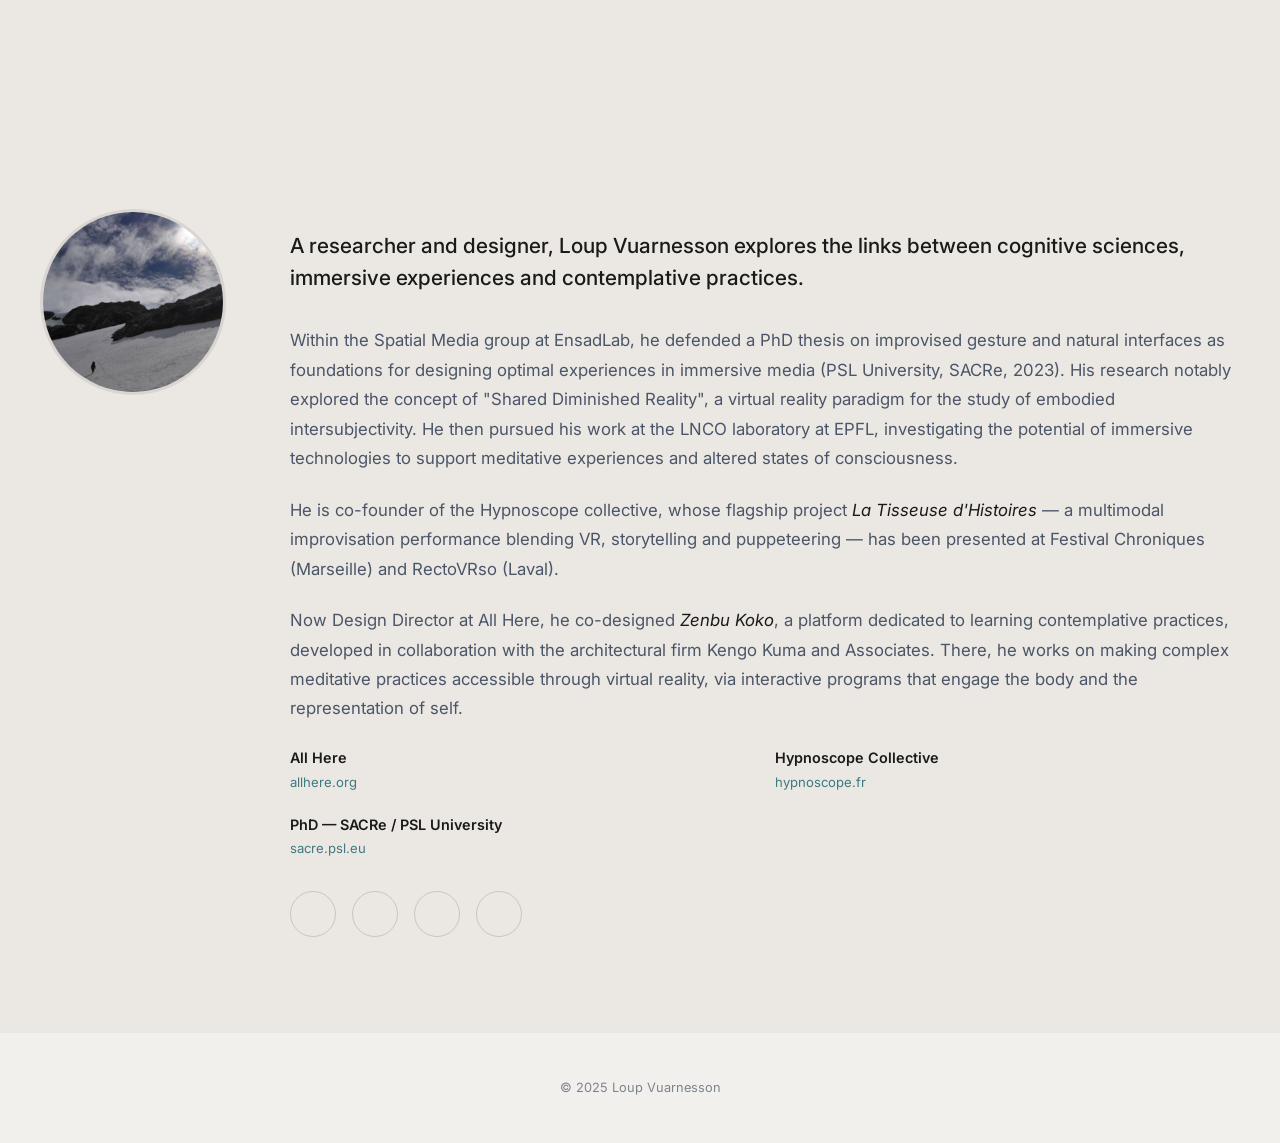
==== commit 8cce63a5: "Add Chords Weaver project card and 2024–2026 publications" ====
--- a/index.html
+++ b/index.html
@@ -100,6 +100,14 @@
                         <p>A cross-platform musical sketchpad for chord progressions</p>
                     </div>
                 </article>
+                <article class="project-card fade-in" data-project="chords-weaver" data-tags="music" tabindex="0" role="button" aria-label="Open details for Chords Weaver">
+                    <img src="assets/img/chords-weaver.jpg" alt="Chords Weaver" />
+                    <a href="https://chords-weaver.me" class="external-link" target="_blank" rel="noopener" aria-label="Open external project page" onclick="event.stopPropagation()"><i class="fas fa-arrow-up-right-from-square"></i></a>
+                    <div class="card-overlay">
+                        <h3>Chords Weaver</h3>
+                        <p>A chord instrument to find chords by ear and weave progressions</p>
+                    </div>
+                </article>
                 <article class="project-card fade-in" data-project="articulations-median" data-tags="xr research" tabindex="0" role="button" aria-label="Open details for Articulations Median">
                     <img src="assets/img/articulations-median.jpg" alt="Articulations - Median" />
                     <a href="https://imt-mines-ales.hal.science/hal-04954607/" class="external-link" target="_blank" rel="noopener" aria-label="Open external project page" onclick="event.stopPropagation()"><i class="fas fa-arrow-up-right-from-square"></i></a>
@@ -190,6 +198,30 @@
             <h2 class="section-title fade-in">Research</h2>
             <div class="papers-list">
                 <article class="paper fade-in">
+                    <span class="paper-year">2026</span>
+                    <div class="paper-content">
+                        <a href="https://doi.org/10.1007/s12671-026-02941-4">Meditating with One’s Avatar in Virtual Reality Enhances Self-Compassion and Perspective-Taking</a>
+                        <p class="paper-authors">Hang Yang, Bruno Herbelin, Elena Pecchini, Chuong Ngo, Loup Vuarnesson, Diego Hangartner, Olga Klimecki, Olaf Blanke</p>
+                        <span class="paper-venue">Mindfulness</span>
+                    </div>
+                </article>
+                <article class="paper fade-in">
+                    <span class="paper-year">2026</span>
+                    <div class="paper-content">
+                        <a href="https://doi.org/10.2139/ssrn.6948781">Peripersonal space reflects self-orientation induced by visuo-vestibular stimulation</a>
+                        <p class="paper-authors">Hsin-Ping Wu, Bruno Herbelin, Estelle Nakul, Florian Lance, Loup Vuarnesson, Tommaso Bertoni, Andrea Serino, Olaf Blanke</p>
+                        <span class="paper-venue">SSRN Preprint</span>
+                    </div>
+                </article>
+                <article class="paper fade-in">
+                    <span class="paper-year">2025</span>
+                    <div class="paper-content">
+                        <a href="https://doi.org/10.1016/j.cortex.2025.07.015">Bodily perception links memory and self: A case study of an amnesic patient</a>
+                        <p class="paper-authors">Nathalie H. Meyer, Mariana Babo-Rebelo, Jevita Potheegadoo, Lea Duong Phan Thanh, Juliette Boscheron, Bruno Herbelin, Loup Vuarnesson, Sara Stampacchia, Iris M. Toye, Fabienne Esposito, Marilia Morais Lacerda, Arthur Trivier, Elena Beanato, Vincent Alvarez, Michela Bassolino, Olaf Blanke</p>
+                        <span class="paper-venue">Cortex</span>
+                    </div>
+                </article>
+                <article class="paper fade-in">
                     <span class="paper-year">2025</span>
                     <div class="paper-content">
                         <a href="https://www.sciencedirect.com/science/article/pii/S105381192500268X">Meditation in the third-person perspective modulates minimal self and heartbeat-evoked potentials</a>
@@ -203,6 +235,14 @@
                         <a href="https://imt-mines-ales.hal.science/hal-04954607/">Collaborative Creativity in Shared Diminished Reality</a>
                         <p class="paper-authors">Loup Vuarnesson, Julien Laroche, Asaf Bachrach</p>
                         <span class="paper-venue">HAL Preprint</span>
+                    </div>
+                </article>
+                <article class="paper fade-in">
+                    <span class="paper-year">2024</span>
+                    <div class="paper-content">
+                        <a href="https://doi.org/10.1145/3681759.3688915">Zenbu Koko — A mixed reality platform for inward contemplation</a>
+                        <p class="paper-authors">Loup Vuarnesson, Richard David Nelson, Erkin Bek</p>
+                        <span class="paper-venue">SIGGRAPH Asia XR</span>
                     </div>
                 </article>
                 <article class="paper fade-in">
@@ -269,6 +309,11 @@
                     <ul class="event-list">
                         <li class="event-item">
                             <span class="ev-year">2025</span>
+                            <span class="event-title"><a href="https://allhere.org/updates/" target="_blank" rel="noopener">Zenbu Koko — Temple Zui Shoji <i class="fas fa-arrow-up-right-from-square"></i></a></span>
+                            <span class="event-location">Tokyo, Japan — Oct. 2025</span>
+                        </li>
+                        <li class="event-item">
+                            <span class="ev-year">2025</span>
                             <span class="event-title">La Tisseuse d'Histoires — Biennale Chroniques</span>
                             <span class="event-location">Théâtre Massalia, Marseille</span>
                         </li>
@@ -336,6 +381,11 @@
                 <div class="event-category">
                     <h3><i class="fas fa-hands"></i> Workshops &amp; Performances</h3>
                     <ul class="event-list">
+                        <li class="event-item">
+                            <span class="ev-year">2025</span>
+                            <span class="event-title"><a href="https://allhere.org/updates/" target="_blank" rel="noopener">World Meditation League <i class="fas fa-arrow-up-right-from-square"></i></a></span>
+                            <span class="event-location">Happo-En, Tokyo — Oct. 2025</span>
+                        </li>
                         <li class="event-item">
                             <span class="ev-year">2021</span>
                             <span class="event-title">Workshop Lapin Blanc</span>
@@ -557,6 +607,7 @@
                 year: 'Ongoing',
                 tags: ['Music', 'Web', 'Mobile'],
                 image: 'assets/img/chords-explorer.png',
+                video: 'https://www.youtube.com/embed/NIiAQLWAvHs',
                 description: "A cross-platform musical sketchpad for sparking and refining chord progressions. Pick a chord or roll the dice to seed an idea, then build, edit and audition harmonic sequences before exporting the result to MIDI, WAV or TXT. Available on web, iOS, Android and desktop, in five languages.",
                 collaborators: 'Independent project',
                 venues: 'Web · iOS · Android · macOS · Windows',
@@ -564,6 +615,20 @@
                     { label: 'Web app', url: 'https://chords-explorer.me' },
                     { label: 'App Store', url: 'https://apps.apple.com/app/chords-explorer/id6761266228' },
                     { label: 'Google Play', url: 'https://play.google.com/store/apps/details?id=me.chordsexplorer.app' }
+                ]
+            },
+            'chords-weaver': {
+                title: 'Chords Weaver',
+                year: 'Ongoing',
+                tags: ['Music', 'Web', 'Mobile'],
+                image: 'assets/img/chords-weaver.jpg',
+                description: "A chord instrument for finding chords by ear and weaving them into progressions. Pick a note on the keyboard, browse the chords that contain it, then use two pads to shape voicings and explore where the progression can go next. Sequences play back with arpeggios and grooves; weaving, voicings, playback and saving are free, with a one-time Pro unlock for MIDI/WAV/text export, live MIDI output and custom chord types.",
+                collaborators: 'Independent project',
+                venues: 'Web · iOS · Android',
+                links: [
+                    { label: 'Web app', url: 'https://chords-weaver.me' },
+                    { label: 'App Store', url: 'https://apps.apple.com/app/id6787991938' },
+                    { label: 'Google Play', url: 'https://play.google.com/store/apps/details?id=me.chordsweaver.app' }
                 ]
             },
             'articulations-median': {
@@ -750,19 +815,24 @@
             if (!data) return;
             currentProjectId = id;
 
-            // Build gallery: images array > image fallback
-            galleryImages = data.images && data.images.length ? data.images.slice() : (data.image ? [data.image] : []);
-            galleryIndex = 0;
-            renderGallery();
+            // Build media: video takes priority over gallery
+            if (data.video) {
+                galleryImages = [];
+                modalMedia.innerHTML = `<iframe src="${data.video}?rel=0&modestbranding=1" frameborder="0" allow="accelerometer; autoplay; clipboard-write; encrypted-media; gyroscope; picture-in-picture" allowfullscreen></iframe>`;
+                modalCaption.hidden = true;
+            } else {
+                galleryImages = data.images && data.images.length ? data.images.slice() : (data.image ? [data.image] : []);
+                galleryIndex = 0;
+                renderGallery();
+                if (data.imageCaption) {
+                    modalCaption.textContent = data.imageCaption;
+                    modalCaption.hidden = false;
+                } else {
+                    modalCaption.hidden = true;
+                }
+            }
 
             ga('project_modal_open', { project_id: id, project_title: data.title });
-
-            if (data.imageCaption) {
-                modalCaption.textContent = data.imageCaption;
-                modalCaption.hidden = false;
-            } else {
-                modalCaption.hidden = true;
-            }
 
             modalTitle.textContent = data.title;
             modalYear.textContent = data.year || '';
@@ -814,6 +884,7 @@
             modal.setAttribute('aria-hidden', 'true');
             document.body.style.overflow = '';
             currentProjectId = null;
+            modalMedia.innerHTML = ''; // stop video playback
         }
 
         function navigate(direction) {
--- a/css/custom.css
+++ b/css/custom.css
@@ -867,6 +867,13 @@
   object-fit: cover;
 }
 
+.modal-media iframe {
+  width: 100%;
+  height: 100%;
+  display: block;
+  border: none;
+}
+
 /* Gallery navigation inside modal media */
 .gallery-nav {
   position: absolute;
